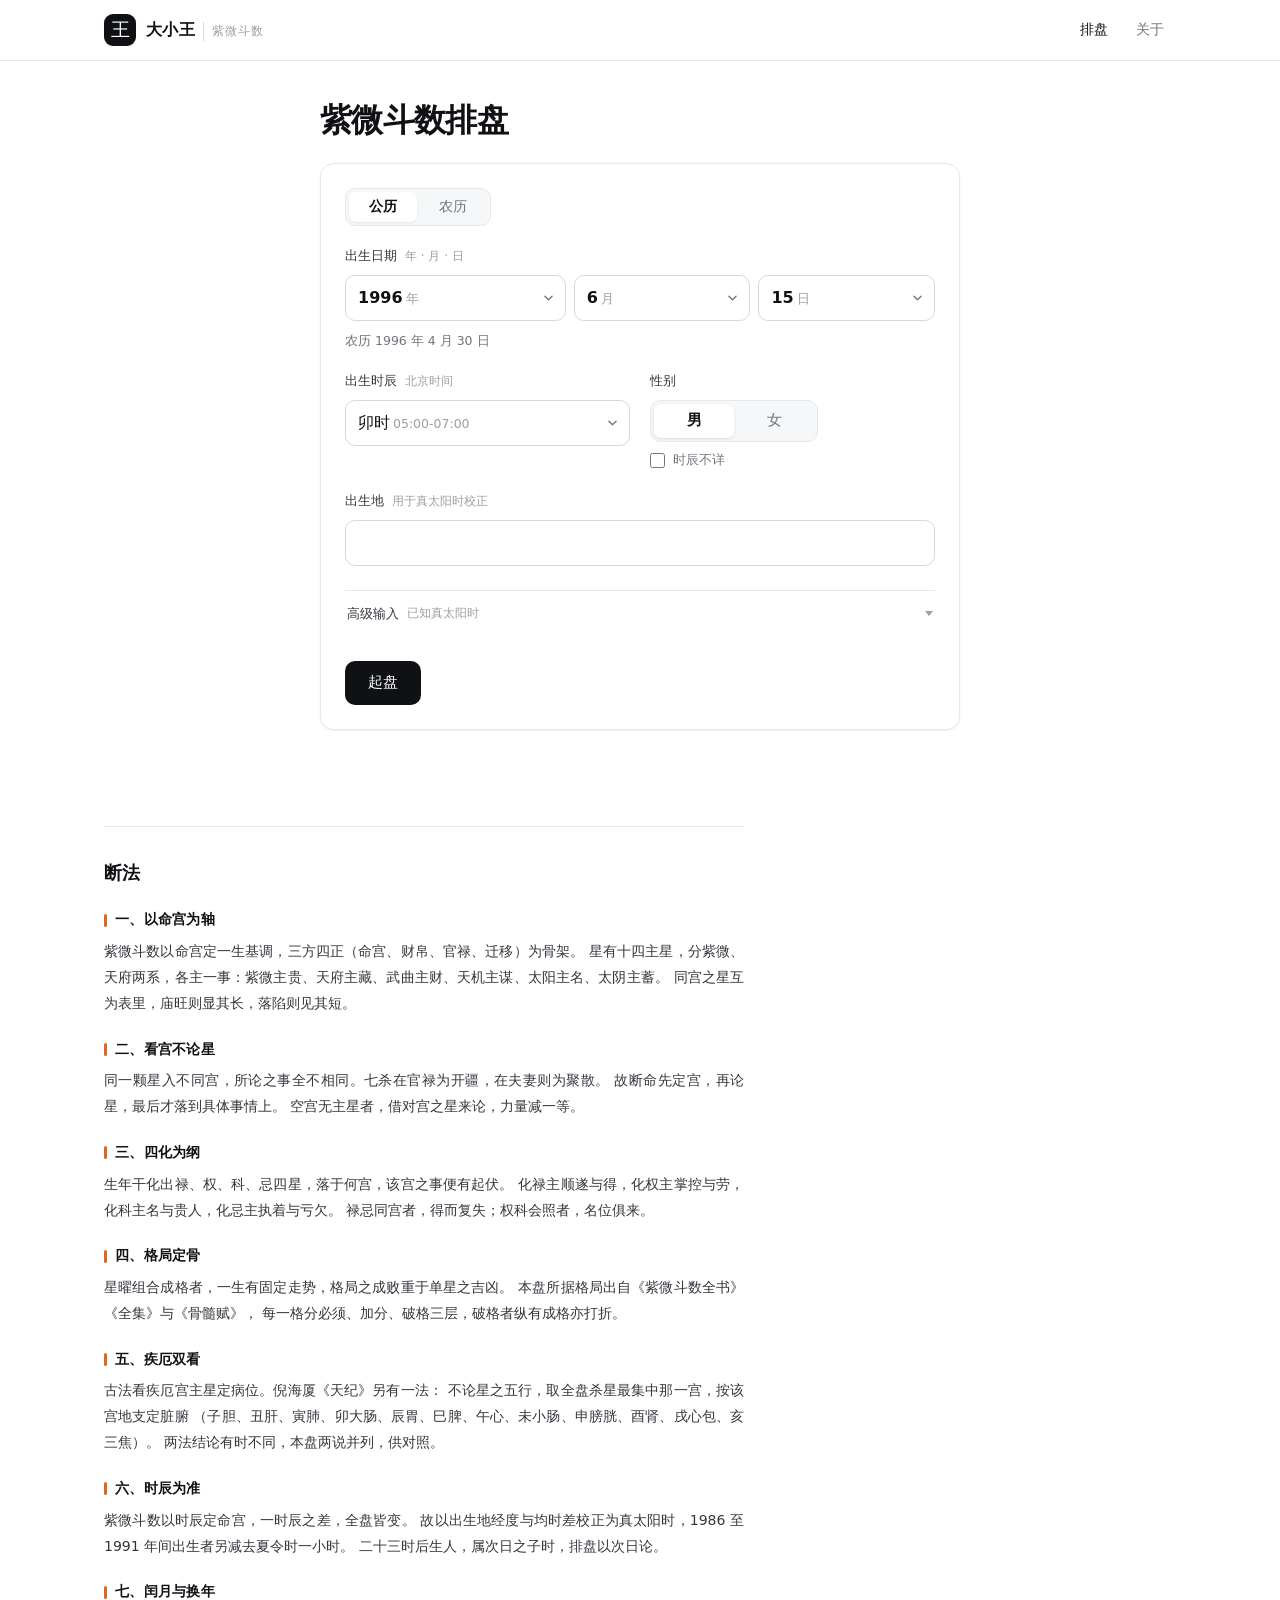
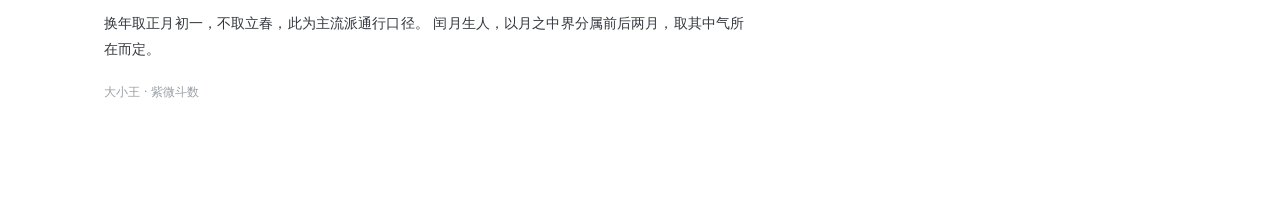
==== index.html @ b3c7e058 "更新 index.html" ====
<!DOCTYPE html>
<html lang="zh-CN">
<head>
<meta charset="utf-8">
<meta name="viewport" content="width=device-width, initial-scale=1, viewport-fit=cover">
<meta name="theme-color" content="#ffffff">
<title>大小王 · 紫微斗数排盘</title>
<meta name="description" content="紫微斗数排盘。按《紫微斗数全书》校订星曜庙旺，含真太阳时校正、生年四化、大限流年与格局断法。">
<meta property="og:type" content="website">
<meta property="og:title" content="大小王 · 紫微斗数排盘">
<meta property="og:description" content="紫微斗数排盘。按《紫微斗数全书》校订星曜庙旺，含真太阳时校正、生年四化、大限流年与格局断法。">
<meta name="twitter:card" content="summary">
<link rel="stylesheet" href="style.css?v=mvi0cwt3">
</head>
<body>

<header class="topbar">
  <div class="topbar-inner">
    <a class="brand" href="./" aria-label="大小王 紫微斗数">
      <span class="brand-mark" aria-hidden="true">王</span>
      <span class="brand-text">
        <span class="brand-name">大小王</span>
        <span class="brand-sub">紫微斗数</span>
      </span>
    </a>
    <nav class="topnav">
      <button type="button" class="nav-link is-active" data-scroll="app">排盘</button>
      <button type="button" class="nav-link" data-scroll="about">关于</button>
    </nav>
  </div>
</header>

<main id="app">

  <!-- ─── 输入区 ─── -->
  <section class="hero" id="form-section">
    <h1 class="hero-title">紫微斗数排盘</h1>

    <form class="card form-card" id="birth-form" novalidate>

      <div class="field field-wide">
        <div class="cal-switch" role="tablist" aria-label="历法">
          <button type="button" class="cal-tab is-active" data-cal="solar" role="tab" aria-selected="true">公历</button>
          <button type="button" class="cal-tab" data-cal="lunar" role="tab" aria-selected="false">农历</button>
        </div>
      </div>

      <div class="field field-wide">
        <label class="label">出生日期<span class="label-note">年 · 月 · 日</span></label>
        <div class="date-row">
          <button type="button" class="pick" id="pick-year" aria-label="选年"></button>
          <button type="button" class="pick" id="pick-month" aria-label="选月"></button>
          <button type="button" class="pick" id="pick-day" aria-label="选日"></button>
        </div>
        <p class="date-hint" id="date-hint"></p>
      </div>

      <div class="field">
        <label class="label">出生时辰<span class="label-note">北京时间</span></label>
        <button type="button" class="pick pick-wide" id="pick-hour" aria-label="选时辰"></button>

      </div>

      <div class="field">
        <span class="label">性别</span>
        <div class="slider" id="gender-slider" role="radiogroup" aria-label="性别">
          <span class="slider-thumb" aria-hidden="true"></span>
          <button type="button" class="slider-opt is-on" data-gender="male" role="radio" aria-checked="true">男</button>
          <button type="button" class="slider-opt" data-gender="female" role="radio" aria-checked="false">女</button>
        </div>
        <label class="check">
          <input type="checkbox" id="unknown-time">
          <span>时辰不详</span>
        </label>
      </div>

      <div class="field field-wide">
        <label class="label">出生地<span class="label-note">用于真太阳时校正</span></label>
        <button type="button" class="pick" id="pick-city" aria-label="选出生地"></button>
      </div>


      <div class="field field-wide">
        <button type="button" class="adv-head" id="adv-head">
          <span>高级输入</span>
          <span class="adv-sub">已知真太阳时</span>
          <span class="adv-arrow" aria-hidden="true"></span>
        </button>
        <div class="adv-box" id="adv-box" hidden>
          <label class="adv-check">
            <input type="checkbox" id="use-solar">
            <span>直接指定真太阳时</span>
          </label>
          <div class="adv-input" id="adv-input" hidden>
            <button type="button" class="pick pick-wide" id="pick-solar" aria-label="选真太阳时"></button>
          </div>
        </div>
      </div>

      <div class="form-actions">
        <button class="btn btn-primary" type="submit">起盘</button>
        <button class="btn btn-ghost" type="button" id="btn-reset" hidden>重新填写</button>
      </div>
      <p class="form-error" id="form-error" hidden></p>
    </form>
  </section>

  <!-- ─── 结果区 ─── -->
  <section class="result" id="result" hidden>

    <div class="result-head">
      <div class="result-title">
        <h2 id="chart-name">命盘</h2>
        <p class="result-meta" id="chart-meta"></p>
      </div>
      <div class="result-actions">
        <button class="btn btn-ghost btn-sm" type="button" id="btn-toggle-stars">隐藏杂曜</button>
        <button class="btn btn-ghost btn-sm" type="button" id="btn-print">导出 PDF</button>
        <button class="btn btn-ghost btn-sm" type="button" id="btn-new">改信息</button>
      </div>
    </div>

    <div class="board-wrap">
      <div class="board" id="board" aria-label="紫微斗数十二宫命盘"></div>
    </div>

    <div class="palace-detail" id="palace-detail" hidden></div>

    <div class="grid-2">
      <div class="card panel">
        <h3 class="panel-title">基本信息</h3>
        <dl class="kv" id="facts"></dl>
        <h3 class="panel-title panel-title-gap">时辰推算</h3>
        <div id="solar-trace"></div>
      </div>
      <div class="card panel">
        <h3 class="panel-title">生年四化<small id="sihua-stem"></small></h3>
        <div class="sihua-row" id="sihua-row"></div>
        <div class="sihua-detail" id="sihua-detail" hidden></div>
        <h3 class="panel-title panel-title-gap">命宫格局</h3>
        <div class="patterns" id="patterns"></div>
      </div>
    </div>

    <div class="card panel panel-wide">
      <h3 class="panel-title">大限<small>点击查看该步大限</small></h3>
      <div class="daxian-row" id="daxian-row"></div>
      <div class="daxian-detail" id="daxian-detail"></div>
    </div>

    <section class="reading" id="reading">
      <div class="reading-head">
        <h2 class="reading-title">解读</h2>
        <p class="reading-sub">按十二宫逐宫推演，每条论断下标出所依之星与宫</p>
      </div>
      <div class="reading-grid" id="reading-grid"></div>
    </section>

    <section class="reading" id="full-reading" hidden>
      <div class="reading-head">
        <h2 class="reading-title">详细解读<small class="full-tag">原始数据 · 2000–2010 出生</small></h2>
      </div>
      <div id="full-reading-body"></div>
    </section>

  </section>

  <!-- ─── 关于 ─── -->
  <section class="about" id="about">
    <h2 class="about-title">断法</h2>

    <h3 class="about-h">一、以命宫为轴</h3>
    <p class="about-text">
      紫微斗数以命宫定一生基调，三方四正（命宫、财帛、官禄、迁移）为骨架。
      星有十四主星，分紫微、天府两系，各主一事：紫微主贵、天府主藏、武曲主财、天机主谋、太阳主名、太阴主蓄。
      同宫之星互为表里，庙旺则显其长，落陷则见其短。
    </p>

    <h3 class="about-h">二、看宫不论星</h3>
    <p class="about-text">
      同一颗星入不同宫，所论之事全不相同。七杀在官禄为开疆，在夫妻则为聚散。
      故断命先定宫，再论星，最后才落到具体事情上。
      空宫无主星者，借对宫之星来论，力量减一等。
    </p>

    <h3 class="about-h">三、四化为纲</h3>
    <p class="about-text">
      生年干化出禄、权、科、忌四星，落于何宫，该宫之事便有起伏。
      化禄主顺遂与得，化权主掌控与劳，化科主名与贵人，化忌主执着与亏欠。
      禄忌同宫者，得而复失；权科会照者，名位俱来。
    </p>

    <h3 class="about-h">四、格局定骨</h3>
    <p class="about-text">
      星曜组合成格者，一生有固定走势，格局之成败重于单星之吉凶。
      本盘所据格局出自《紫微斗数全书》《全集》与《骨髓赋》，
      每一格分必须、加分、破格三层，破格者纵有成格亦打折。
    </p>

    <h3 class="about-h">五、疾厄双看</h3>
    <p class="about-text">
      古法看疾厄宫主星定病位。倪海厦《天纪》另有一法：
      不论星之五行，取全盘杀星最集中那一宫，按该宫地支定脏腑
      （子胆、丑肝、寅肺、卯大肠、辰胃、巳脾、午心、未小肠、申膀胱、酉肾、戌心包、亥三焦）。
      两法结论有时不同，本盘两说并列，供对照。
    </p>

    <h3 class="about-h">六、时辰为准</h3>
    <p class="about-text">
      紫微斗数以时辰定命宫，一时辰之差，全盘皆变。
      故以出生地经度与均时差校正为真太阳时，1986 至 1991 年间出生者另减去夏令时一小时。
      二十三时后生人，属次日之子时，排盘以次日论。
    </p>

    <h3 class="about-h">七、闰月与换年</h3>
    <p class="about-text">
      换年取正月初一，不取立春，此为主流派通行口径。
      闰月生人，以月之中界分属前后两月，取其中气所在而定。
    </p>

    <p class="about-foot">大小王 · 紫微斗数</p>
  </section>

</main>



<!-- 弹层：格局详情 -->
<div class="sheet" id="sheet" hidden>
  <div class="sheet-mask" data-close></div>
  <div class="sheet-body" role="dialog" aria-modal="true">
    <button class="sheet-close" data-close aria-label="关闭">×</button>
    <div id="sheet-content"></div>
  </div>
</div>


<!-- 滚轮选择面板 -->
<div class="wheel-sheet" id="wheel-sheet" hidden>
  <div class="wheel-mask" data-wclose></div>
  <div class="wheel-panel">
    <div class="wheel-top">
      <button type="button" class="wheel-cancel" data-wclose>取消</button>
      <span class="wheel-title" id="wheel-title">选择</span>
      <button type="button" class="wheel-ok" id="wheel-ok">确定</button>
    </div>
    <div class="wheel-body">
      <div class="wheel-band" aria-hidden="true"></div>
      <div class="wheels" id="wheels"></div>
    </div>
  </div>
</div>

<script src="app.js?v=mvi0cwt3"></script>
</body>
</html>
---- style.css ----
/* ─── 设计变量 ─────────────────────────────────────────── */
:root {
  --ink: #0f1115;
  --ink-2: #33373d;
  --muted: #71767e;
  --muted-2: #9aa0a6;
  --line: #e6e8eb;
  --line-strong: #d5d8dd;
  --bg: #ffffff;
  --soft: #f6f7f9;
  --accent: #b42318;
  --accent-soft: #fdf3f2;
  --sel: #e2661f;            /* 选中态：橙 */
  --sel-soft: #fdf5ef;
  --sel-strong: #c9540e;
  --green: #157f5b;
  --amber: #a16207;
  --blue: #1d4ed8;
  --radius: 14px;
  --radius-sm: 10px;
  --shadow: 0 1px 2px rgba(16, 24, 40, .04), 0 1px 3px rgba(16, 24, 40, .03);
  --font: -apple-system, BlinkMacSystemFont, "SF Pro Text", "Segoe UI", "PingFang SC",
          "Hiragino Sans GB", "Microsoft YaHei", system-ui, sans-serif;
}

* { box-sizing: border-box; }

html { -webkit-text-size-adjust: 100%; }

body {
  margin: 0;
  background: var(--bg);
  color: var(--ink);
  font-family: var(--font);
  font-size: 15px;
  line-height: 1.6;
  -webkit-font-smoothing: antialiased;
}

a { color: inherit; text-decoration: none; }
a:hover { text-decoration: underline; }
button { font-family: inherit; }

/* ─── 顶栏 ────────────────────────────────────────────── */
.topbar {
  position: sticky;
  top: 0;
  z-index: 20;
  background: rgba(255, 255, 255, .82);
  backdrop-filter: saturate(180%) blur(16px);
  -webkit-backdrop-filter: saturate(180%) blur(16px);
  border-bottom: 1px solid var(--line);
}
.topbar-inner {
  max-width: 1120px;
  margin: 0 auto;
  padding: 0 24px;
  height: 60px;
  display: flex;
  align-items: center;
  justify-content: space-between;
  gap: 16px;
}

.brand { display: flex; align-items: center; gap: 10px; }
.brand:hover { text-decoration: none; }

.brand-mark {
  width: 32px;
  height: 32px;
  border-radius: 9px;
  background: var(--ink);
  color: #fff;
  font-family: "Songti SC", "STSong", "Noto Serif CJK SC", serif;
  font-size: 19px;
  line-height: 32px;
  text-align: center;
  letter-spacing: 0;
  flex: none;
  user-select: none;
}

.brand-text { display: flex; align-items: baseline; gap: 8px; }
.brand-name {
  font-size: 16px;
  font-weight: 650;
  letter-spacing: .02em;
}
.brand-sub {
  font-size: 12px;
  color: var(--muted-2);
  letter-spacing: .08em;
  padding-left: 8px;
  border-left: 1px solid var(--line-strong);
}

.topnav { display: flex; gap: 4px; }
.nav-link {
  appearance: none;
  border: 0;
  background: transparent;
  color: var(--muted);
  font-size: 14px;
  padding: 7px 12px;
  border-radius: 8px;
  cursor: pointer;
  transition: color .15s, background .15s;
}
.nav-link:hover { color: var(--ink); background: var(--soft); }
.nav-link.is-active { color: var(--ink); font-weight: 550; }

/* ─── 主体 ────────────────────────────────────────────── */
main { max-width: 1120px; margin: 0 auto; padding: 0 24px 96px; }

#form-section, #reading, #about { scroll-margin-top: 76px; }

.hero { padding: 64px 0 40px; max-width: 640px; margin: 0 auto; }
.hero-title {
  font-size: 40px;
  line-height: 1.2;
  font-weight: 680;
  letter-spacing: -.02em;
  margin: 0 0 12px;
}
.hero-sub {
  margin: 0 0 32px;
  color: var(--muted);
  font-size: 15.5px;
  line-height: 1.7;
}

.card {
  background: #fff;
  border: 1px solid var(--line);
  border-radius: var(--radius);
  box-shadow: var(--shadow);
}

/* ─── 表单 ────────────────────────────────────────────── */
.form-card {
  padding: 24px;
  display: grid;
  grid-template-columns: 1fr 1fr;
  gap: 20px 20px;
}
.field { display: flex; flex-direction: column; gap: 8px; }
.field-wide { grid-column: 1 / -1; }

.label {
  font-size: 13px;
  font-weight: 550;
  color: var(--ink-2);
  display: flex;
  align-items: baseline;
  gap: 8px;
}
.label-note { font-weight: 400; color: var(--muted-2); font-size: 12px; }

.input {
  appearance: none;
  width: 100%;
  height: 42px;
  padding: 0 12px;
  border: 1px solid var(--line-strong);
  border-radius: var(--radius-sm);
  background: #fff;
  color: var(--ink);
  font-size: 15px;
  font-family: inherit;
  transition: border-color .15s, box-shadow .15s;
}
.input:focus {
  outline: none;
  border-color: var(--ink);
  box-shadow: 0 0 0 3px rgba(15, 17, 21, .08);
}
.select {
  cursor: pointer;
  background-image: url("data:image/svg+xml,%3Csvg xmlns='http://www.w3.org/2000/svg' width='10' height='6' viewBox='0 0 10 6'%3E%3Cpath d='M1 1l4 4 4-4' stroke='%2371767e' stroke-width='1.5' fill='none' stroke-linecap='round' stroke-linejoin='round'/%3E%3C/svg%3E");
  background-repeat: no-repeat;
  background-position: right 14px center;
  padding-right: 34px;
}
.select-row { display: grid; grid-template-columns: 1fr 1fr; gap: 12px; }

.check {
  display: flex;
  align-items: flex-start;
  gap: 8px;
  font-size: 13px;
  color: var(--muted);
  cursor: pointer;
  user-select: none;
}
.check input { margin: 3px 0 0; accent-color: var(--ink); width: 15px; height: 15px; }
.check em { font-style: normal; color: var(--muted-2); font-size: 12px; }

.segmented {
  display: inline-flex;
  padding: 3px;
  gap: 2px;
  background: var(--soft);
  border-radius: 10px;
  border: 1px solid var(--line);
  align-self: flex-start;
}
.seg {
  appearance: none;
  border: 0;
  background: transparent;
  color: var(--muted);
  font-size: 14px;
  padding: 6px 24px;
  border-radius: 7px;
  cursor: pointer;
  transition: all .15s;
}
.seg.is-active {
  background: #fff;
  color: var(--ink);
  font-weight: 550;
  box-shadow: 0 1px 2px rgba(16, 24, 40, .08);
}

.form-actions {
  grid-column: 1 / -1;
  display: flex;
  gap: 10px;
  margin-top: 4px;
}

.btn {
  appearance: none;
  border: 1px solid transparent;
  border-radius: var(--radius-sm);
  font-size: 15px;
  font-weight: 550;
  padding: 0 22px;
  height: 44px;
  cursor: pointer;
  transition: background .15s, border-color .15s, transform .06s;
}
.btn:active { transform: translateY(1px); }
.btn-primary { background: var(--ink); color: #fff; }
.btn-primary:hover { background: #262b33; }
.btn-ghost {
  background: #fff;
  border-color: var(--line-strong);
  color: var(--ink-2);
}
.btn-ghost:hover { background: var(--soft); border-color: var(--muted-2); }
.btn-sm { height: 34px; padding: 0 14px; font-size: 13.5px; font-weight: 500; }

.form-error {
  grid-column: 1 / -1;
  margin: 0;
  padding: 10px 12px;
  font-size: 13.5px;
  color: var(--accent);
  background: var(--accent-soft);
  border-radius: var(--radius-sm);
}

/* ─── 结果头 ──────────────────────────────────────────── */
.result { padding-top: 8px; }
.result-head {
  display: flex;
  align-items: flex-end;
  justify-content: space-between;
  gap: 16px;
  flex-wrap: wrap;
  margin-bottom: 20px;
}
.result-title h2 {
  margin: 0 0 4px;
  font-size: 22px;
  font-weight: 650;
  letter-spacing: -.01em;
}
.result-meta {
  margin: 0;
  color: var(--muted);
  font-size: 13.5px;
  font-variant-numeric: tabular-nums;
}
.result-actions { display: flex; gap: 8px; flex-wrap: wrap; }

/* ─── 命盘 ────────────────────────────────────────────── */
.board-wrap { overflow-x: auto; -webkit-overflow-scrolling: touch; }

.board {
  display: grid;
  grid-template-columns: repeat(4, minmax(0, 1fr));
  grid-template-rows: repeat(4, minmax(136px, auto));
  gap: 8px;
}

.palace {
  border: 1px solid var(--line);
  border-radius: var(--radius-sm);
  padding: 10px 11px;
  display: flex;
  flex-direction: column;
  gap: 6px;
  background: #fff;
  min-height: 0;
  transition: border-color .15s, box-shadow .15s, background .15s;
  cursor: default;
}
.palace:hover { border-color: var(--line-strong); box-shadow: var(--shadow); }

.palace-head {
  display: flex;
  align-items: baseline;
  justify-content: space-between;
  gap: 6px;
}
.palace-name {
  font-size: 13px;
  font-weight: 600;
  color: var(--ink);
  letter-spacing: .02em;
}
.palace-gz {
  font-size: 11.5px;
  color: var(--muted-2);
  font-variant-numeric: tabular-nums;
}
.palace-tag {
  font-size: 10px;
  color: var(--accent);
  border: 1px solid currentColor;
  border-radius: 4px;
  padding: 0 3px;
  line-height: 1.5;
  margin-left: 4px;
  vertical-align: 1px;
}

.stars-major { display: flex; flex-wrap: wrap; gap: 4px 10px; }
.star-major {
  display: inline-flex;
  align-items: baseline;
  gap: 2px;
  font-size: 15px;
  font-weight: 600;
  letter-spacing: .01em;
}
.star-bright {
  font-size: 10.5px;
  font-weight: 500;
  color: var(--muted-2);
  margin-left: 1px;
}

.stars-other {
  display: flex;
  flex-wrap: wrap;
  gap: 2px 7px;
  font-size: 11.5px;
  color: var(--muted);
  line-height: 1.5;
}
.star-sha { color: #b0897f; }
.star-lucky { color: #6f8f7e; }

.palace-foot {
  margin-top: auto;
  display: flex;
  align-items: baseline;
  justify-content: space-between;
  gap: 6px;
  font-size: 11px;
  color: var(--muted-2);
  font-variant-numeric: tabular-nums;
}
.palace-empty { font-size: 11.5px; color: var(--muted-2); }

/* 四化印章 */
.sihua {
  display: inline-block;
  width: 14px;
  height: 14px;
  line-height: 14px;
  text-align: center;
  border-radius: 3px;
  font-size: 10px;
  font-weight: 700;
  margin-left: 2px;
  vertical-align: 1px;
  color: #fff;
}
.sihua-禄 { background: var(--green); }
.sihua-权 { background: var(--amber); }
.sihua-科 { background: var(--blue); }
.sihua-忌 { background: var(--accent); }

/* 命宫 / 身宫 / 当前大限 */
.palace.is-ming { border-color: var(--ink); box-shadow: inset 0 0 0 .5px var(--ink); }
.palace.is-shen .palace-name::after {
  content: "身";
  font-size: 9.5px;
  color: var(--accent);
  border: 1px solid currentColor;
  border-radius: 3px;
  padding: 0 2px;
  margin-left: 4px;
  vertical-align: 1px;
}
.palace.is-current { background: var(--soft); }
.palace.is-selected { border-color: var(--ink); box-shadow: 0 0 0 3px rgba(15, 17, 21, .07); }
.palace.is-current:not(.is-ming) { border-color: var(--line-strong); }

/* 中宫 */
.board-center {
  grid-column: 2 / 4;
  grid-row: 2 / 4;
  border-radius: var(--radius-sm);
  background: var(--soft);
  padding: 18px 20px;
  display: flex;
  flex-direction: column;
  justify-content: center;
  gap: 14px;
}
.center-top { text-align: center; }
.center-label { font-size: 11.5px; color: var(--muted-2); letter-spacing: .18em; }
.center-title {
  font-size: 19px;
  font-weight: 650;
  margin: 4px 0 2px;
  letter-spacing: .04em;
}
.center-sub {
  font-size: 12.5px;
  color: var(--muted);
  font-variant-numeric: tabular-nums;
}
.center-grid {
  display: grid;
  grid-template-columns: repeat(2, 1fr);
  gap: 8px 16px;
  padding-top: 12px;
  border-top: 1px solid var(--line-strong);
}
.center-item { display: flex; flex-direction: column; gap: 1px; }
.center-item-wide { grid-column: 1 / -1; }
.center-item-wide dd { letter-spacing: .06em; }
.center-item dt { font-size: 11px; color: var(--muted-2); }
.center-item dd { margin: 0; font-size: 13.5px; font-weight: 550; }

/* ─── 面板 ────────────────────────────────────────────── */
.grid-2 {
  display: grid;
  grid-template-columns: 1fr 1fr;
  gap: 16px;
  margin-top: 16px;
  align-items: start;
}
.panel { padding: 20px 22px; }
.panel-wide { margin-top: 16px; }
.panel-title {
  margin: 0 0 14px;
  font-size: 13px;
  font-weight: 600;
  color: var(--ink-2);
  letter-spacing: .02em;
  display: flex;
  align-items: baseline;
  gap: 8px;
}
.panel-title small {
  font-weight: 400;
  color: var(--muted-2);
  font-size: 11.5px;
  letter-spacing: 0;
}
.panel-title-gap { margin-top: 22px; }

.kv {
  margin: 0;
  display: grid;
  grid-template-columns: auto 1fr;
  gap: 9px 18px;
  font-size: 13.5px;
}
.kv dt { color: var(--muted); }
.kv dd { margin: 0; color: var(--ink); font-variant-numeric: tabular-nums; }

.sihua-row { display: grid; grid-template-columns: repeat(2, 1fr); gap: 8px; }.sihua-item {
  display: flex;
  align-items: center;
  gap: 8px;
  padding: 8px 10px;
  border: 1px solid var(--line);
  border-radius: 8px;
  font-size: 13px;
}
.sihua-item .sihua { margin: 0; flex: none; }
.sihua-item span:last-child { color: var(--ink-2); }

.patterns { display: flex; flex-wrap: wrap; gap: 7px; }
.pattern-chip {
  font-size: 12.5px;
  padding: 4px 9px;
  border-radius: 999px;
  border: 1px solid var(--line-strong);
  color: var(--ink-2);
  background: #fff;
  white-space: nowrap;
}
.pattern-chip.lv-excellent { border-color: #c8b48a; color: #7a5c22; background: #fdfaf3; }
.pattern-chip.lv-caution { border-color: #e0c4bf; color: #8a3a30; background: #fdf5f4; }
.pattern-empty { font-size: 13px; color: var(--muted-2); }

/* ─── 时辰推算 ────────────────────────────────────────── */
.trace-flow {
  display: flex;
  flex-wrap: wrap;
  align-items: stretch;
  gap: 6px;
}
.trace-node {
  display: flex;
  flex-direction: column;
  gap: 1px;
  padding: 6px 9px;
  border: 1px solid var(--line);
  border-radius: 8px;
  background: #fff;
  min-width: 0;
  position: relative;
}
.trace-node + .trace-node::before {
  content: "";
  position: absolute;
  left: -7px;
  top: 50%;
  width: 6px;
  height: 1px;
  background: var(--line-strong);
}
.trace-val {
  font-size: 12.5px;
  font-weight: 600;
  font-variant-numeric: tabular-nums;
  white-space: nowrap;
}
.trace-key { font-size: 10px; color: var(--muted-2); white-space: nowrap; }
.trace-node.is-final { background: var(--ink); border-color: var(--ink); }
.trace-node.is-final .trace-val { color: #fff; }
.trace-node.is-final .trace-key { color: rgba(255, 255, 255, .6); }

.trace-result {
  margin: 10px 0 0;
  font-size: 13px;
  color: var(--muted);
}
.trace-result strong { color: var(--ink); font-weight: 600; }

/* ─── 大限 ────────────────────────────────────────────── */
.daxian-row {
  display: grid;
  grid-template-columns: repeat(12, 1fr);
  gap: 6px;
}
.dx {
  appearance: none;
  border: 1px solid var(--line);
  background: #fff;
  border-radius: 8px;
  padding: 8px 4px;
  cursor: pointer;
  text-align: center;
  transition: all .15s;
  min-width: 0;
}
.dx:hover { border-color: var(--muted-2); background: var(--soft); }
.dx-age {
  display: block;
  font-size: 12.5px;
  font-weight: 600;
  font-variant-numeric: tabular-nums;
  color: var(--ink);
  white-space: nowrap;
}
.dx-palace { display: block; font-size: 10.5px; color: var(--muted-2); white-space: nowrap; }
.dx.is-now { border-color: var(--ink); background: var(--ink); }
.dx.is-now .dx-age, .dx.is-now .dx-palace { color: #fff; }
.dx.is-now .dx-palace { opacity: .7; }

.daxian-detail {
  margin-top: 14px;
  padding-top: 14px;
  border-top: 1px solid var(--line);
  font-size: 13.5px;
  color: var(--muted);
  min-height: 22px;
}
.daxian-detail strong { color: var(--ink); font-weight: 600; }
.daxian-detail .sihua { margin: 0 2px; }



/* ─── 关于 ────────────────────────────────────────────── */
.about {
  margin-top: 64px;
  padding-top: 32px;
  border-top: 1px solid var(--line);
  max-width: 640px;
}
.about-title {
  font-size: 18px;
  font-weight: 650;
  margin: 0 0 20px;
  letter-spacing: -.01em;
}
.about-h {
  font-size: 13.5px;
  font-weight: 650;
  color: var(--ink);
  margin: 22px 0 8px;
  letter-spacing: .02em;
  display: flex;
  align-items: center;
  gap: 8px;
}
.about-h::before {
  content: "";
  width: 3px;
  height: 13px;
  border-radius: 2px;
  background: var(--sel);
  flex: none;
}
.about-text { font-size: 14px; color: var(--ink-2); line-height: 1.85; margin: 0 0 10px; text-align: justify; }
.about-text a { color: var(--ink-2); text-decoration: underline; text-underline-offset: 2px; text-decoration-color: var(--line-strong); }
.about-text a:hover { text-decoration-color: var(--ink); }
.about-foot { font-size: 12px; color: var(--muted-2); margin: 20px 0 0; }

/* ─── 响应式 ──────────────────────────────────────────── */
@media (max-width: 860px) {
  main { padding: 0 16px 72px; }
  .topbar-inner { padding: 0 16px; }
  .hero { padding: 40px 0 28px; }
  .hero-title { font-size: 30px; }
  .hero-sub { font-size: 14.5px; margin-bottom: 24px; }
  .form-card { grid-template-columns: 1fr; padding: 20px; gap: 18px; }
  .field-wide { grid-column: 1; }
  .form-actions { grid-column: 1; }
  .form-error { grid-column: 1; }
  .grid-2 { grid-template-columns: 1fr; }
  .panel { padding: 18px; }
  .result-head { align-items: flex-start; }
  .daxian-row { grid-template-columns: repeat(6, 1fr); }

  /* 命盘在窄屏整体缩小，保持 4×4 完整可见 */
  .board { gap: 4px; grid-template-rows: repeat(4, minmax(84px, auto)); }
  .palace { padding: 6px 6px; gap: 3px; border-radius: 8px; }
  .palace-head { gap: 2px; }
  .palace-name { font-size: 11.5px; }
  .palace-gz { font-size: 9.5px; }
  .palace-tag { display: none; }
  .star-major { font-size: 12.5px; gap: 0 2px; }
  .star-bright { font-size: 9px; }
  .stars-major { gap: 2px 4px; }
  .stars-other { font-size: 9.5px; gap: 1px 4px; line-height: 1.4; }
  .palace-foot { font-size: 9.5px; }
  .palace-empty { font-size: 10px; }
  .sihua { width: 12px; height: 12px; line-height: 12px; font-size: 9px; }
  .board-center { padding: 10px 8px; gap: 8px; border-radius: 8px; }
  .center-label { font-size: 9.5px; letter-spacing: .1em; }
  .center-title { font-size: 15px; margin: 2px 0 0; }
  .center-sub { font-size: 10px; }
  .center-grid { grid-template-columns: 1fr 1fr; gap: 5px 6px; padding-top: 8px; }
  .center-item dt { font-size: 9.5px; }
  .center-item dd { font-size: 11px; }
}

@media (max-width: 520px) {
  .brand-sub { display: none; }
  .seg { padding: 6px 20px; }
  .result-actions { width: 100%; }
  .result-actions .btn { flex: 1; }
  .daxian-row { grid-template-columns: repeat(4, 1fr); }
}

/* ─── 打印 / 导出 PDF ─────────────────────────────────── */
/* ─── 解读 ────────────────────────────────────────────── */
.reading { margin-top: 40px; }

.reading-head { margin-bottom: 16px; }
.reading-title {
  font-size: 18px;
  font-weight: 650;
  margin: 0 0 4px;
  letter-spacing: -.01em;
}
.reading-sub { margin: 0; font-size: 13px; color: var(--muted); }

.reading-grid {
  display: grid;
  grid-template-columns: 1fr 1fr;
  gap: 14px;
  align-items: start;
}

.read-card {
  border: 1px solid var(--line);
  border-radius: var(--radius);
  background: #fff;
  padding: 20px 22px;
}
.read-card-wide { grid-column: 1 / -1; }

.read-head {
  display: flex;
  align-items: baseline;
  gap: 10px;
  flex-wrap: wrap;
  margin-bottom: 10px;
  padding-bottom: 10px;
  border-bottom: 1px solid var(--line);
}
.read-title {
  margin: 0;
  font-size: 15px;
  font-weight: 650;
  letter-spacing: .01em;
}
.read-tag {
  font-size: 12px;
  color: var(--muted);
  background: var(--soft);
  border-radius: 5px;
  padding: 2px 7px;
}

.read-over {
  margin: 0 0 12px;
  font-size: 14px;
  line-height: 1.85;
  color: var(--ink-2);
  text-align: justify;
}

.read-list {
  margin: 0 0 12px;
  padding: 0;
  list-style: none;
  display: flex;
  flex-direction: column;
  gap: 8px;
}
.read-list li {
  position: relative;
  padding-left: 14px;
  font-size: 13.5px;
  line-height: 1.8;
  color: var(--ink-2);
}
.read-list li::before {
  content: "";
  position: absolute;
  left: 2px;
  top: .72em;
  width: 4px;
  height: 4px;
  border-radius: 50%;
  background: var(--line-strong);
}

.read-advice {
  display: flex;
  gap: 10px;
  padding: 10px 12px;
  background: var(--soft);
  border-radius: 8px;
  margin-bottom: 10px;
}
.read-advice-label {
  flex: none;
  font-size: 11.5px;
  font-weight: 650;
  color: var(--accent);
  letter-spacing: .06em;
  padding-top: 2px;
}
.read-advice p {
  margin: 0;
  font-size: 13.5px;
  line-height: 1.8;
  color: var(--ink-2);
}

.read-basis {
  margin: 0;
  font-size: 11.5px;
  color: var(--muted-2);
  line-height: 1.6;
  padding-top: 8px;
  border-top: 1px dashed var(--line);
  font-variant-numeric: tabular-nums;
}

.read-error { color: var(--accent); font-size: 13.5px; }

@media (max-width: 860px) {
  .reading-grid { grid-template-columns: 1fr; }
  .read-card { padding: 16px 18px; }
  .read-over { font-size: 13.5px; }
  .read-list li { font-size: 13px; }
}


@media print {
  /* 纵向 A4：与你实测导出的效果一致 */
  @page { size: A4 portrait; margin: 12mm 10mm; }

  .topbar, .hero, .about, .result-actions, #daxian-detail,
  .palace-detail, .sheet, .sihua-detail, .wheel-sheet { display: none !important; }

  html, body { background: #fff !important; }
  body { font-size: 10.5pt; -webkit-print-color-adjust: exact; print-color-adjust: exact; }
  main { max-width: none; padding: 0; margin: 0; }
  .result { padding: 0; }

  .result-head { margin-bottom: 8px; }
  .result-title h2 { font-size: 15pt; }
  .result-meta { font-size: 9pt; }

  /* 命盘：四列铺满，行高交给内容 */
  .board-wrap { overflow: visible; }
  .board {
    min-width: 0;
    gap: 4px;
    grid-template-columns: repeat(4, 1fr);
    grid-template-rows: repeat(4, auto);
  }
  .palace { padding: 6px 7px; border-radius: 5px; break-inside: avoid; box-shadow: none; }
  .palace-name { font-size: 9pt; }
  .palace-gz { font-size: 7.5pt; }
  .star-major { font-size: 10pt; }
  .star-bright { font-size: 7pt; }
  .stars-other { font-size: 7pt; line-height: 1.35; }
  .palace-foot { font-size: 7pt; }
  .board-center { padding: 8px; }
  .center-title { font-size: 13pt; }
  .center-label, .center-sub { font-size: 8pt; }
  .center-item dt { font-size: 7.5pt; }
  .center-item dd { font-size: 9pt; }

  .palace.is-ming { border-color: #000; box-shadow: inset 0 0 0 .5px #000; }
  .palace.is-current { background: transparent; }

  .sihua { -webkit-print-color-adjust: exact; print-color-adjust: exact; }

  /* 信息面板 */
  .grid-2 { grid-template-columns: 1fr 1fr; gap: 8px; margin-top: 8px; }
  .panel { padding: 10px 12px; box-shadow: none; break-inside: avoid; }
  .panel-wide { margin-top: 8px; }
  .panel-title { font-size: 9pt; }
  .kv { font-size: 9pt; }

  /* 大限 */
  .dx { padding: 4px 2px; }
  .dx-age { font-size: 8.5pt; }
  .dx-palace { font-size: 7pt; }
  .dx.is-now { background: #fff !important; border-color: #000; }
  .dx.is-now .dx-age, .dx.is-now .dx-palace { color: #000 !important; }
  .daxian-row .dx.is-selected { box-shadow: none; }
  .daxian-row .dx.is-selected::after { display: none; }
}

@media print {
  .reading { margin-top: 0; break-before: page; }
  .reading-title { font-size: 13pt; margin-bottom: 8px; }
  .reading-grid { grid-template-columns: 1fr 1fr; gap: 9px; }
  .read-card { padding: 9px 11px; break-inside: avoid; box-shadow: none; }
  .read-card-wide { grid-column: 1 / -1; }
  .read-head { padding-bottom: 6px; margin-bottom: 7px; }
  .read-title { font-size: 10pt; }
  .read-tag { font-size: 7.5pt; }
  .read-over { font-size: 8.5pt; line-height: 1.65; margin-bottom: 6px; }
  .read-list { gap: 3px; margin-bottom: 6px; }
  .read-list li { font-size: 8pt; line-height: 1.6; padding-left: 10px; }
  .read-advice { padding: 6px 8px; margin-bottom: 6px; background: #f4f5f6 !important; }
  .read-advice-label { font-size: 7.5pt; }
  .read-advice p { font-size: 8pt; line-height: 1.6; }
  .read-basis { font-size: 7pt; padding-top: 4px; }
}

/* ═══════════ 交互反馈 ═══════════ */

/* 宫殿可点击 */
.palace {
  cursor: pointer;
  -webkit-tap-highlight-color: transparent;
}
.palace:focus-visible {
  outline: 2px solid var(--ink);
  outline-offset: 2px;
}

/* 选中的宫（点开详情） */
.palace.is-open {
  border-color: var(--sel);
  box-shadow: inset 0 0 0 1px var(--sel);
}

/* 四化高亮：命中该星的宫 */
.palace.is-starred {
  border-color: var(--sel);
  box-shadow: inset 0 0 0 1px var(--sel);
  background: var(--sel-soft);
}

/* 大限选中按钮 */
/* 选中大限：不加边框、不加底色、不加阴影，只让文字变橙 */
.daxian-row .dx { position: relative; }

.daxian-row .dx.is-selected .dx-age { color: var(--sel-strong); }
.daxian-row .dx.is-selected .dx-palace { color: var(--sel); }

/* 选中项底部一条细橙线作标识（不占布局） */
.daxian-row .dx.is-selected::after {
  content: "";
  position: absolute;
  left: 50%;
  bottom: 5px;
  width: 14px;
  height: 2px;
  margin-left: -7px;
  border-radius: 1px;
  background: var(--sel);
}

/* 当前大限保持纯黑块，选中它时不叠加任何橙色 */
.daxian-row .dx.is-now.is-selected {
  background: var(--ink) !important;
  box-shadow: none;
}
.daxian-row .dx.is-now.is-selected .dx-age { color: #fff; }
.daxian-row .dx.is-now.is-selected .dx-palace { color: rgba(255,255,255,.7); }
.daxian-row .dx.is-now.is-selected::after { background: rgba(255,255,255,.55); }
.daxian-row .dx.is-now.is-selected .dx-age { color: #fff; }
.daxian-row .dx.is-now.is-selected .dx-palace { color: rgba(255,255,255,.7); }
.dx { -webkit-tap-highlight-color: transparent; }

/* ─── 宫位详情面板 ─── */
.palace-detail {
  margin-top: 12px;
  border: 1px solid var(--line);
  border-radius: var(--radius);
  background: #fff;
  box-shadow: var(--shadow);
  padding: 16px 18px;
}

.pd-head {
  display: flex;
  align-items: center;
  justify-content: space-between;
  gap: 12px;
  padding-bottom: 10px;
  border-bottom: 1px solid var(--line);
  margin-bottom: 12px;
}
.pd-title { display: flex; align-items: baseline; gap: 8px; flex-wrap: wrap; }
.pd-title strong { font-size: 16px; font-weight: 650; letter-spacing: .01em; }
.pd-gz {
  font-size: 12px;
  color: var(--muted-2);
  font-variant-numeric: tabular-nums;
}
.pd-badge {
  font-size: 10.5px;
  color: var(--accent);
  border: 1px solid currentColor;
  border-radius: 4px;
  padding: 0 4px;
  line-height: 1.6;
}
.pd-head-right { display: flex; align-items: center; gap: 10px; flex: none; }
.pd-dx { font-size: 12px; color: var(--muted-2); font-variant-numeric: tabular-nums; }
.pd-close {
  appearance: none;
  border: 0;
  background: transparent;
  color: var(--muted-2);
  font-size: 20px;
  line-height: 1;
  width: 28px;
  height: 28px;
  border-radius: 6px;
  cursor: pointer;
}
.pd-close:hover { background: var(--soft); color: var(--ink); }

.pd-row {
  display: flex;
  gap: 12px;
  padding: 7px 0;
  align-items: flex-start;
}
.pd-row + .pd-row { border-top: 1px dashed var(--line); }
.pd-label {
  flex: none;
  width: 34px;
  font-size: 12px;
  color: var(--muted-2);
  padding-top: 2px;
}
.pd-val { font-size: 13.5px; line-height: 1.8; color: var(--ink-2); }

.pd-star {
  font-size: 14.5px;
  font-weight: 600;
  color: var(--ink);
  margin-right: 4px;
}
.pd-star em {
  font-style: normal;
  font-weight: 500;
  font-size: 11px;
  color: var(--muted-2);
  margin-left: 2px;
}
.pd-star-tag {
  display: inline-block;
  font-size: 11.5px;
  color: var(--muted);
  margin-right: 12px;
}
.pd-empty { color: var(--muted-2); font-size: 13px; }

.pd-names { display: inline-flex; flex-wrap: wrap; gap: 2px 10px; }
.pd-names.is-lucky { color: #567e69; }
.pd-names.is-sha { color: #a8685c; }
.pd-names.is-misc { color: var(--muted); }

.pd-foot { margin-top: 12px; padding-top: 10px; border-top: 1px solid var(--line); }
.pd-jump {
  appearance: none;
  border: 1px solid var(--line-strong);
  background: #fff;
  color: var(--ink-2);
  font-size: 13px;
  padding: 7px 14px;
  border-radius: 8px;
  cursor: pointer;
  /* 固定宽度，避免「在本页看X解读」↔「收起解读」时按钮自身跳动 */
  min-width: 128px;
  text-align: center;
  /* 去掉 iOS 触摸高亮与颜色过渡，避免点击瞬间闪一下 */
  -webkit-tap-highlight-color: transparent;
  transition: none;
}

/* 仅在真有鼠标的设备上给 hover，iOS 上 tap 会粘住 hover 形成灰底黑影 */
@media (hover: hover) and (pointer: fine) {
  .pd-jump:hover { border-color: var(--muted-2); color: var(--ink); }
}

/* ─── 四化按钮 ─── */
.sihua-item {
  appearance: none;
  width: 100%;
  cursor: pointer;
  background: #fff;
  text-align: left;
  transition: all .15s;
  -webkit-tap-highlight-color: transparent;
}
.sihua-item:hover { border-color: var(--line-strong); background: var(--soft); }
.sihua-item.is-on {
  border-color: var(--sel);
  background: var(--sel-soft);
  box-shadow: inset 0 0 0 1px var(--sel);
}
.sihua-star { flex: 1; }
.sihua-where {
  font-size: 11.5px;
  color: var(--muted-2);
  flex: none;
}
.sihua-item.is-on .sihua-where { color: var(--sel-strong); }

/* ─── 格局按钮 ─── */
.pattern-chip {
  appearance: none;
  cursor: pointer;
  transition: all .15s;
  font-family: inherit;
  -webkit-tap-highlight-color: transparent;
}
.pattern-chip:hover {
  border-color: var(--ink-2);
  color: var(--ink);
  background: var(--soft);
}
.pattern-chip.lv-excellent:hover { background: #faf4e8; border-color: #b89a5e; }
.pattern-chip::after {
  content: "";
  display: inline-block;
  width: 4px;
  height: 4px;
  border-radius: 50%;
  background: currentColor;
  opacity: .3;
  margin-left: 6px;
  vertical-align: 3px;
}

/* ─── 弹层 ─── */
.sheet {
  position: fixed;
  inset: 0;
  z-index: 100;
  display: flex;
  align-items: center;
  justify-content: center;
  padding: 20px;
}
.sheet[hidden] { display: none; }
.sheet-mask {
  position: absolute;
  inset: 0;
  background: rgba(15, 17, 21, .38);
  backdrop-filter: blur(2px);
  -webkit-backdrop-filter: blur(2px);
}

.sheet-body {
  position: relative;
  background: #fff;
  border-radius: 16px;
  width: 100%;
  max-width: 520px;
  max-height: 82vh;
  overflow-y: auto;
  padding: 26px 26px 24px;
  box-shadow: 0 20px 60px rgba(15, 17, 21, .22);
}

.sheet-close {
  position: absolute;
  top: 14px;
  right: 14px;
  appearance: none;
  border: 0;
  background: transparent;
  color: var(--muted-2);
  font-size: 22px;
  line-height: 1;
  width: 30px;
  height: 30px;
  border-radius: 8px;
  cursor: pointer;
}
.sheet-close:hover { background: var(--soft); color: var(--ink); }

.pf-head { display: flex; align-items: center; gap: 10px; margin-bottom: 6px; padding-right: 34px; }
.pf-name { margin: 0; font-size: 20px; font-weight: 680; letter-spacing: -.01em; }
.pf-level {
  font-size: 11.5px;
  padding: 2px 8px;
  border-radius: 5px;
  border: 1px solid var(--line-strong);
  color: var(--muted);
  flex: none;
}
.pf-level.lv-excellent { border-color: #c8b48a; color: #7a5c22; background: #fdfaf3; }
.pf-level.lv-good { border-color: #a8c4b4; color: #3f6b55; background: #f4faf6; }
.pf-level.lv-neutral { border-color: var(--line-strong); color: var(--muted); }
.pf-level.lv-caution { border-color: #e0c4bf; color: #8a3a30; background: #fdf5f4; }

.pf-where { margin: 0 0 14px; font-size: 12.5px; color: var(--muted-2); }
.pf-desc {
  margin: 0 0 18px;
  font-size: 14.5px;
  line-height: 1.85;
  color: var(--ink-2);
  text-align: justify;
}

.pf-row { display: flex; gap: 12px; padding: 9px 0; border-top: 1px solid var(--line); }
.pf-label {
  flex: none;
  width: 34px;
  font-size: 11.5px;
  padding-top: 3px;
  letter-spacing: .04em;
}
.pf-必须 { color: var(--ink-2); font-weight: 600; }
.pf-加分 { color: #3f6b55; font-weight: 600; }
.pf-破格 { color: var(--accent); font-weight: 600; }
.pf-list {
  margin: 0;
  padding-left: 16px;
  font-size: 13.5px;
  line-height: 1.8;
  color: var(--ink-2);
}
.pf-list li + li { margin-top: 4px; }
.pf-source {
  margin: 16px 0 0;
  padding-top: 12px;
  border-top: 1px dashed var(--line);
  font-size: 12px;
  color: var(--muted-2);
}

@media (max-width: 860px) {
  .sheet { align-items: flex-end; padding: 0; }
  .sheet-body {
    max-width: none;
    max-height: 86vh;
    border-radius: 18px 18px 0 0;
    padding: 24px 20px calc(20px + env(safe-area-inset-bottom));
  }
  .pf-name { font-size: 18px; }
  .pf-desc { font-size: 14px; }
}

@media print {
  .palace-detail, .sheet { display: none !important; }
}

/* ─── 四化详情 ─── */
.sihua-detail {
  margin-top: 10px;
  padding: 12px 14px;
  border: 1px solid var(--sel);
  border-radius: 10px;
  background: var(--sel-soft);
}
.sd-head {
  display: flex;
  align-items: center;
  gap: 7px;
  padding-bottom: 8px;
  margin-bottom: 8px;
  border-bottom: 1px solid rgba(226, 102, 31, .22);
  flex-wrap: wrap;
}
.sd-star {
  font-size: 15px;
  font-weight: 650;
  color: var(--ink);
}
.sd-star em {
  font-style: normal;
  font-weight: 500;
  font-size: 11px;
  color: var(--muted-2);
  margin-left: 3px;
}
.sd-arrow { font-size: 12px; color: var(--muted-2); }
.sd-palace { font-size: 14.5px; font-weight: 650; color: var(--sel-strong); }
.sd-close {
  margin-left: auto;
  appearance: none;
  border: 0;
  background: transparent;
  color: var(--sel);
  font-size: 18px;
  line-height: 1;
  width: 24px;
  height: 24px;
  border-radius: 5px;
  cursor: pointer;
  opacity: .7;
}
.sd-close:hover { opacity: 1; background: rgba(226, 102, 31, .1); }

.sd-line {
  margin: 0 0 6px;
  font-size: 13px;
  line-height: 1.75;
  color: var(--ink-2);
  display: flex;
  gap: 8px;
}
.sd-line:last-child { margin-bottom: 0; }
.sd-line span {
  flex: none;
  width: 30px;
  font-size: 11.5px;
  color: var(--sel-strong);
  opacity: .85;
  padding-top: 1px;
}

@media print { .sihua-detail { display: none !important; } }

/* ─── 宫位面板内的解读（原地展开）─── */
.pd-read {
  margin-top: 12px;
  padding-top: 14px;
  border-top: 1px solid var(--line);
}
.pd-read-head {
  display: flex;
  align-items: baseline;
  gap: 10px;
  flex-wrap: wrap;
  margin-bottom: 10px;
}
.pd-read-head h4 {
  margin: 0;
  font-size: 14.5px;
  font-weight: 650;
  letter-spacing: .01em;
}
.pd-read .read-over { font-size: 13.5px; line-height: 1.85; margin-bottom: 10px; }
.pd-read .read-list li { font-size: 13px; }
.pd-read .read-advice p { font-size: 13px; }
.pd-read .read-basis { font-size: 11px; }

.pd-jump.is-open {
  border-color: var(--sel);
  color: var(--sel-strong);
}

/* ─── 表单：历法切换 / 日期三列 / 时辰 ─── */
.cal-switch {
  display: inline-flex;
  width: fit-content;
  padding: 3px;
  gap: 2px;
  background: var(--soft);
  border: 1px solid var(--line);
  border-radius: 10px;
}
.cal-tab {
  appearance: none;
  border: 0;
  background: transparent;
  color: var(--muted);
  font-size: 13.5px;
  font-family: inherit;
  padding: 6px 20px;
  border-radius: 7px;
  cursor: pointer;
  -webkit-tap-highlight-color: transparent;
  transition: none;
}
.cal-tab.is-active {
  background: #fff;
  color: var(--ink);
  font-weight: 600;
  box-shadow: 0 1px 2px rgba(16, 24, 40, .08);
}

.form-card .field > .cal-switch { align-self: flex-start; }

.date-row {
  display: grid;
  grid-template-columns: 1.25fr 1fr 1fr;
  gap: 8px;
}
.date-row .select { padding-left: 10px; }

.date-hint {
  margin: 2px 0 0;
  font-size: 12.5px;
  color: var(--muted);
  min-height: 18px;
  font-variant-numeric: tabular-nums;
}

.link-btn {
  appearance: none;
  border: 0;
  background: transparent;
  color: var(--muted);
  font-size: 12.5px;
  font-family: inherit;
  padding: 2px 0;
  cursor: pointer;
  align-self: flex-start;
  text-decoration: underline;
  text-underline-offset: 3px;
  text-decoration-color: var(--line-strong);
  -webkit-tap-highlight-color: transparent;
}
.link-btn:hover { color: var(--ink); text-decoration-color: var(--ink); }

/* 日期/时辰下拉：iOS 上字号 <16px 会触发页面缩放，这里统一 15px 并禁止缩放 */
.form-card .select { font-size: 15px; }
input[type="time"].input { font-size: 15px; }

/* 顶部区压缩 */
.hero { padding: 40px 0 32px; }
.hero-title { font-size: 32px; margin-bottom: 24px; }

@media (max-width: 860px) {
  .hero { padding: 28px 0 24px; }
  .hero-title { font-size: 26px; margin-bottom: 20px; }
  .date-row { grid-template-columns: 1.3fr 1fr 1fr; gap: 6px; }
  .form-card .select { padding-left: 8px; padding-right: 26px; background-position: right 9px center; }
}

@media (max-width: 380px) {
  .date-row { grid-template-columns: 1.2fr 1fr 1fr; gap: 5px; }
  .form-card .select { font-size: 14px; }
}

/* ═══════════ 页面内日期选择器 ═══════════ */

/* 触发按钮：长得像输入框，但不是原生 select */
/* 用行高做垂直居中：inline 元素天然按基线排列，
   比 flex + baseline 更稳（flex 容器有固定高度时基线组会贴顶） */
.pick {
  appearance: none;
  display: block;
  width: 100%;
  height: 46px;
  padding: 0 32px 0 12px;
  border: 1px solid var(--line-strong);
  border-radius: var(--radius-sm);
  background: #fff;
  color: var(--ink);
  font-family: inherit;
  font-size: 15px;
  text-align: left;
  line-height: 44px;
  white-space: nowrap;
  overflow: hidden;
  cursor: pointer;
  position: relative;
  -webkit-tap-highlight-color: transparent;
  transition: none;
}
.pick:active { background: var(--soft); }
.pick span {
  font-weight: 550;
  font-size: 16px;
  line-height: 44px;
}
.pick em {
  font-style: normal;
  font-size: 12.5px;
  color: var(--muted-2);
  margin-left: 3px;
  line-height: 44px;
  vertical-align: 0;
}
.pick i {
  position: absolute;
  right: 12px;
  top: 50%;
  margin-top: -3px;
  width: 9px;
  height: 6px;
  background-image: url("data:image/svg+xml,%3Csvg xmlns='http://www.w3.org/2000/svg' width='10' height='6' viewBox='0 0 10 6'%3E%3Cpath d='M1 1l4 4 4-4' stroke='%2371767e' stroke-width='1.5' fill='none' stroke-linecap='round' stroke-linejoin='round'/%3E%3C/svg%3E");
  background-repeat: no-repeat;
  background-size: 9px 6px;
}

/* ─── 滚轮面板 ─── */
.wheel-sheet {
  position: fixed;
  inset: 0;
  z-index: 120;
  display: flex;
  align-items: flex-end;
  justify-content: center;
}
.wheel-sheet[hidden] { display: none; }

.wheel-mask {
  position: absolute;
  inset: 0;
  background: rgba(15, 17, 21, .38);
}

.wheel-panel {
  position: relative;
  width: 100%;
  max-width: 520px;
  background: #fff;
  border-radius: 18px 18px 0 0;
  padding-bottom: env(safe-area-inset-bottom);
  box-shadow: 0 -4px 24px rgba(15, 17, 21, .12);
}

.wheel-top {
  display: flex;
  align-items: center;
  justify-content: space-between;
  padding: 12px 16px;
  border-bottom: 1px solid var(--line);
}
.wheel-title {
  font-size: 14px;
  font-weight: 600;
  color: var(--ink);
}
.wheel-cancel, .wheel-ok {
  appearance: none;
  border: 0;
  background: transparent;
  font-family: inherit;
  font-size: 14.5px;
  padding: 6px 4px;
  cursor: pointer;
  -webkit-tap-highlight-color: transparent;
}
.wheel-cancel { color: var(--muted); }
.wheel-ok { color: var(--ink); font-weight: 650; }

/* 滚轮主体 */
.wheel-body {
  position: relative;
  padding: 0 8px;
}
.wheel-band {
  position: absolute;
  left: 8px;
  right: 8px;
  top: 50%;
  height: 44px;
  margin-top: -22px;
  border-radius: 8px;
  background: var(--soft);
  pointer-events: none;
}
.wheels {
  position: relative;
  display: flex;
  height: 220px;      /* 5 × 44 */
  gap: 4px;
}
.wheel {
  flex: 1;
  min-width: 0;
  height: 100%;
  overflow-y: scroll;
  scroll-snap-type: y mandatory;
  -webkit-overflow-scrolling: touch;
  scrollbar-width: none;
  /* 上下各留 88px，使首项与末项也能居中 */
  padding-top: 88px;
  padding-bottom: 88px;
  box-sizing: border-box;
}
.wheel::-webkit-scrollbar { display: none; }

.wheel-item {
  height: 44px;
  line-height: 44px;
  text-align: center;
  font-size: 15px;
  color: var(--muted-2);
  scroll-snap-align: center;
  white-space: nowrap;
  overflow: hidden;
  text-overflow: ellipsis;
  font-variant-numeric: tabular-nums;
}

/* 上下渐隐，做出滚轮的立体感 */
.wheel-body::before,
.wheel-body::after {
  content: "";
  position: absolute;
  left: 8px;
  right: 8px;
  height: 66px;
  pointer-events: none;
  z-index: 2;
}
.wheel-body::before {
  top: 0;
  background: linear-gradient(to bottom, #fff 12%, rgba(255,255,255,0));
}
.wheel-body::after {
  bottom: 0;
  background: linear-gradient(to top, #fff 12%, rgba(255,255,255,0));
}

@media print { .wheel-sheet { display: none !important; } }

/* ═══════════ 性别滑块 ═══════════ */
.slider {
  position: relative;
  display: inline-flex;
  align-self: flex-start;
  padding: 3px;
  background: var(--soft);
  border: 1px solid var(--line);
  border-radius: 10px;
  width: 168px;
  height: 42px;
  box-sizing: border-box;
}
.slider-thumb {
  position: absolute;
  top: 3px;
  left: 3px;
  width: calc(50% - 3px);
  height: calc(100% - 6px);
  background: #fff;
  border-radius: 7px;
  box-shadow: 0 1px 3px rgba(16, 24, 40, .12);
}
/* 滑块到位（用 keyframes 做补间，因为节点是重建的没有 transition） */
.slider.is-female .slider-thumb { left: 50%; }

/* 从另一侧滑过来 */
.slider-thumb.to-right {
  animation: slide-r .24s cubic-bezier(.32, .72, .36, 1);
}
.slider-thumb.to-left {
  animation: slide-l .24s cubic-bezier(.32, .72, .36, 1);
}
@keyframes slide-r {
  from { transform: translateX(-100%); }
  to   { transform: translateX(0); }
}
@keyframes slide-l {
  from { transform: translateX(100%); }
  to   { transform: translateX(0); }
}
.slider-opt {
  position: relative;
  z-index: 1;
  flex: 1;
  appearance: none;
  border: 0;
  background: transparent;
  font-family: inherit;
  font-size: 15px;
  color: var(--muted);
  cursor: pointer;
  border-radius: 7px;
  -webkit-tap-highlight-color: transparent;
  transition: color .22s ease;
  padding: 0;
}
.slider-opt.is-on {
  color: var(--ink);
  font-weight: 650;
}

/* 出生地按钮显示经度 */
#pick-city em {
  margin-left: 6px;
  font-size: 12px;
  color: var(--muted-2);
}
#pick-city span { font-weight: 550; font-size: 15.5px; }

/* ─── 轻提示 ─── */
.toast {
  position: fixed;
  left: 50%;
  bottom: calc(28px + env(safe-area-inset-bottom));
  transform: translateX(-50%) translateY(12px);
  max-width: min(88vw, 420px);
  padding: 11px 16px;
  border-radius: 10px;
  background: rgba(15, 17, 21, .92);
  color: #fff;
  font-size: 13px;
  line-height: 1.6;
  text-align: center;
  opacity: 0;
  pointer-events: none;
  transition: opacity .18s ease, transform .18s ease;
  z-index: 300;
}
.toast.is-on { opacity: 1; transform: translateX(-50%) translateY(0); }

/* ─── 详细解读（原始数据）─── */
.full-tag {
  font-size: 11px;
  font-weight: 400;
  color: var(--muted-2);
  margin-left: 10px;
}

.full-load {
  appearance: none;
  display: flex;
  align-items: center;
  justify-content: center;
  gap: 8px;
  width: 100%;
  padding: 16px 20px;
  border: 1px solid var(--line);
  border-radius: var(--radius);
  background: #fff;
  color: var(--ink);
  font-size: 15px;
  font-weight: 600;
  cursor: pointer;
  text-align: center;
  -webkit-tap-highlight-color: transparent;
}
.full-load-arrow {
  font-size: 12px;
  color: var(--muted);
  transition: transform .18s ease;
}
.full-load.is-open .full-load-arrow { transform: rotate(180deg); }
.full-load.is-open { background: var(--soft); }
.full-load:active { background: var(--soft); }
.full-load:disabled { color: var(--muted); cursor: default; }

.full-card {
  margin-top: 16px;
  border: 1px solid var(--line);
  border-radius: var(--radius);
  background: #fff;
  padding: 22px 24px;
}
.full-title {
  margin: 0 0 14px;
  padding-bottom: 10px;
  border-bottom: 1px solid var(--line);
  font-size: 16px;
  font-weight: 700;
  letter-spacing: .01em;
}
.full-h {
  margin: 18px 0 8px;
  font-size: 13.5px;
  font-weight: 700;
  color: var(--ink);
  border-left: 3px solid var(--sel);
  padding-left: 9px;
}
.full-h:first-child { margin-top: 0; }
.full-p {
  margin: 0 0 10px;
  font-size: 14px;
  line-height: 1.9;
  color: var(--ink-2);
  text-align: justify;
}
.full-list {
  margin: 0 0 12px;
  padding-left: 18px;
  list-style: none;
}
.full-list li {
  position: relative;
  padding-left: 14px;
  margin-bottom: 5px;
  font-size: 13.5px;
  line-height: 1.8;
  color: var(--ink-2);
}
.full-list li::before {
  content: "";
  position: absolute;
  left: 0;
  top: .72em;
  width: 4px;
  height: 4px;
  border-radius: 50%;
  background: var(--line-strong);
}
.full-card strong { color: var(--ink); font-weight: 650; }

@media (max-width: 860px) {
  .full-card { padding: 16px 16px; }
  .full-p { font-size: 13.5px; }
  .full-list li { font-size: 13px; }
}

@media print {
  .full-load { display: none !important; }
  .full-card { break-inside: avoid; box-shadow: none; }
}

/* ─── PDF 导出选项面板 ─── */
.pdf-sheet {
  position: fixed;
  inset: 0;
  z-index: 200;
  display: flex;
  align-items: center;
  justify-content: center;
  padding: 20px;
}
.pdf-mask {
  position: absolute;
  inset: 0;
  background: rgba(15, 17, 21, .38);
}
.pdf-panel {
  position: relative;
  width: 100%;
  max-width: 420px;
  background: #fff;
  border-radius: 16px;
  padding: 22px 22px 20px;
  box-shadow: 0 18px 50px rgba(15, 17, 21, .2);
}
.pdf-head {
  display: flex;
  align-items: center;
  justify-content: space-between;
  margin-bottom: 4px;
}
.pdf-head h3 {
  margin: 0;
  font-size: 17px;
  font-weight: 680;
  letter-spacing: -.01em;
}
.pdf-x {
  appearance: none;
  border: 0;
  background: transparent;
  color: var(--muted-2);
  font-size: 20px;
  line-height: 1;
  width: 28px;
  height: 28px;
  border-radius: 7px;
  cursor: pointer;
}
.pdf-x:hover { background: var(--soft); color: var(--ink); }
.pdf-hint {
  margin: 0 0 16px;
  font-size: 13px;
  color: var(--muted);
}

.pdf-opt {
  appearance: none;
  display: block;
  width: 100%;
  text-align: left;
  padding: 15px 16px;
  margin-bottom: 10px;
  border: 1px solid var(--line-strong);
  border-radius: 11px;
  background: #fff;
  cursor: pointer;
  font-family: inherit;
  -webkit-tap-highlight-color: transparent;
}
.pdf-opt:last-child { margin-bottom: 0; }
.pdf-opt:active { background: var(--soft); }
.pdf-opt-title {
  display: block;
  font-size: 15px;
  font-weight: 650;
  color: var(--ink);
  margin-bottom: 3px;
}
.pdf-opt-desc {
  display: block;
  font-size: 12.5px;
  color: var(--muted);
  line-height: 1.5;
}
.pdf-opt.is-disabled {
  background: var(--soft);
  border-color: var(--line);
  cursor: default;
}
.pdf-opt.is-disabled .pdf-opt-title { color: var(--muted-2); }
.pdf-opt.is-disabled .pdf-opt-desc { color: var(--muted-2); }

/* 保存 PDF 面板 */
.pdf-save { text-decoration: none; display: block; }
.pdf-tip {
  margin: 14px 0 0;
  font-size: 11.5px;
  color: var(--muted-2);
  line-height: 1.6;
  text-align: center;
}

/* PDF 生成进度层 */
.prog-sheet {
  position: fixed;
  inset: 0;
  z-index: 250;
  display: flex;
  align-items: center;
  justify-content: center;
  background: rgba(15, 17, 21, .34);
  padding: 24px;
}
.prog-card {
  width: 100%;
  max-width: 320px;
  background: #fff;
  border-radius: 14px;
  padding: 22px 22px 18px;
  box-shadow: 0 16px 44px rgba(15, 17, 21, .22);
  text-align: center;
}
.prog-label {
  font-size: 15px;
  font-weight: 650;
  color: var(--ink);
  margin-bottom: 14px;
  font-variant-numeric: tabular-nums;
}
.prog-track {
  height: 6px;
  border-radius: 3px;
  background: #eef0f3;
  overflow: hidden;
}
.prog-bar {
  height: 100%;
  border-radius: 3px;
  background: var(--sel);
  transition: width .2s ease;
}
.prog-note {
  margin-top: 12px;
  font-size: 11.5px;
  color: var(--muted-2);
  line-height: 1.6;
}
.prog-note.is-error {
  color: var(--accent);
  font-size: 12.5px;
}

/* 下载按钮：一个词，居中，无下划线 */
.pdf-dl {
  display: block;
  width: 100%;
  padding: 15px 16px;
  border-radius: 11px;
  background: var(--ink);
  color: #fff;
  font-size: 16px;
  font-weight: 650;
  text-align: center;
  text-decoration: none;
  -webkit-tap-highlight-color: transparent;
}
.pdf-dl:active { background: #262b33; }

/* 时间口径提示 */
.tm-hint {
  margin: 6px 0 0;
  font-size: 12px;
  color: var(--muted-2);
  line-height: 1.6;
}
.time-mode { width: auto; }

/* 精确输入区 */
.exact-box {
  display: flex;
  flex-direction: column;
  gap: 10px;
  padding: 12px;
  border: 1px solid var(--line);
  border-radius: 10px;
  background: var(--soft);
  margin-top: 2px;
}
.exact-mode { width: auto; align-self: flex-start; }
.exact-mode .seg { padding: 5px 16px; font-size: 13px; }

/* 高级输入 */
.adv-head {
  display: flex;
  align-items: center;
  gap: 8px;
  width: 100%;
  padding: 14px 2px;
  margin-top: 4px;
  border: 0;
  border-top: 1px solid var(--line);
  background: transparent;
  font-family: inherit;
  text-align: left;
  cursor: pointer;
  -webkit-tap-highlight-color: transparent;
}
.adv-head > span:first-child {
  font-size: 13px;
  font-weight: 550;
  color: var(--ink-2);
}
.adv-sub { font-size: 12px; color: var(--muted-2); }
.adv-arrow {
  margin-left: auto;
  width: 0;
  height: 0;
  border-left: 4px solid transparent;
  border-right: 4px solid transparent;
  border-top: 5px solid var(--muted-2);
  transition: transform .18s ease;
  flex: none;
}
.adv-head.is-open .adv-arrow { transform: rotate(180deg); }

.adv-box {
  padding: 12px 14px;
  border: 1px solid var(--line);
  border-radius: 10px;
  background: var(--soft);
}
.adv-check {
  display: flex;
  align-items: flex-start;
  gap: 9px;
  font-size: 13px;
  color: var(--ink-2);
  line-height: 1.6;
  cursor: pointer;
}
.adv-check input {
  margin: 3px 0 0;
  width: 16px;
  height: 16px;
  accent-color: var(--ink);
  flex: none;
}
.adv-input { margin-top: 12px; }
.adv-note {
  margin: 8px 0 0;
  font-size: 11.5px;
  color: var(--muted-2);
  line-height: 1.6;
}

/* 高级模式下，上面的控件置灰 */
.pick.is-muted, .pick:disabled {
  opacity: .45;
  pointer-events: none;
}
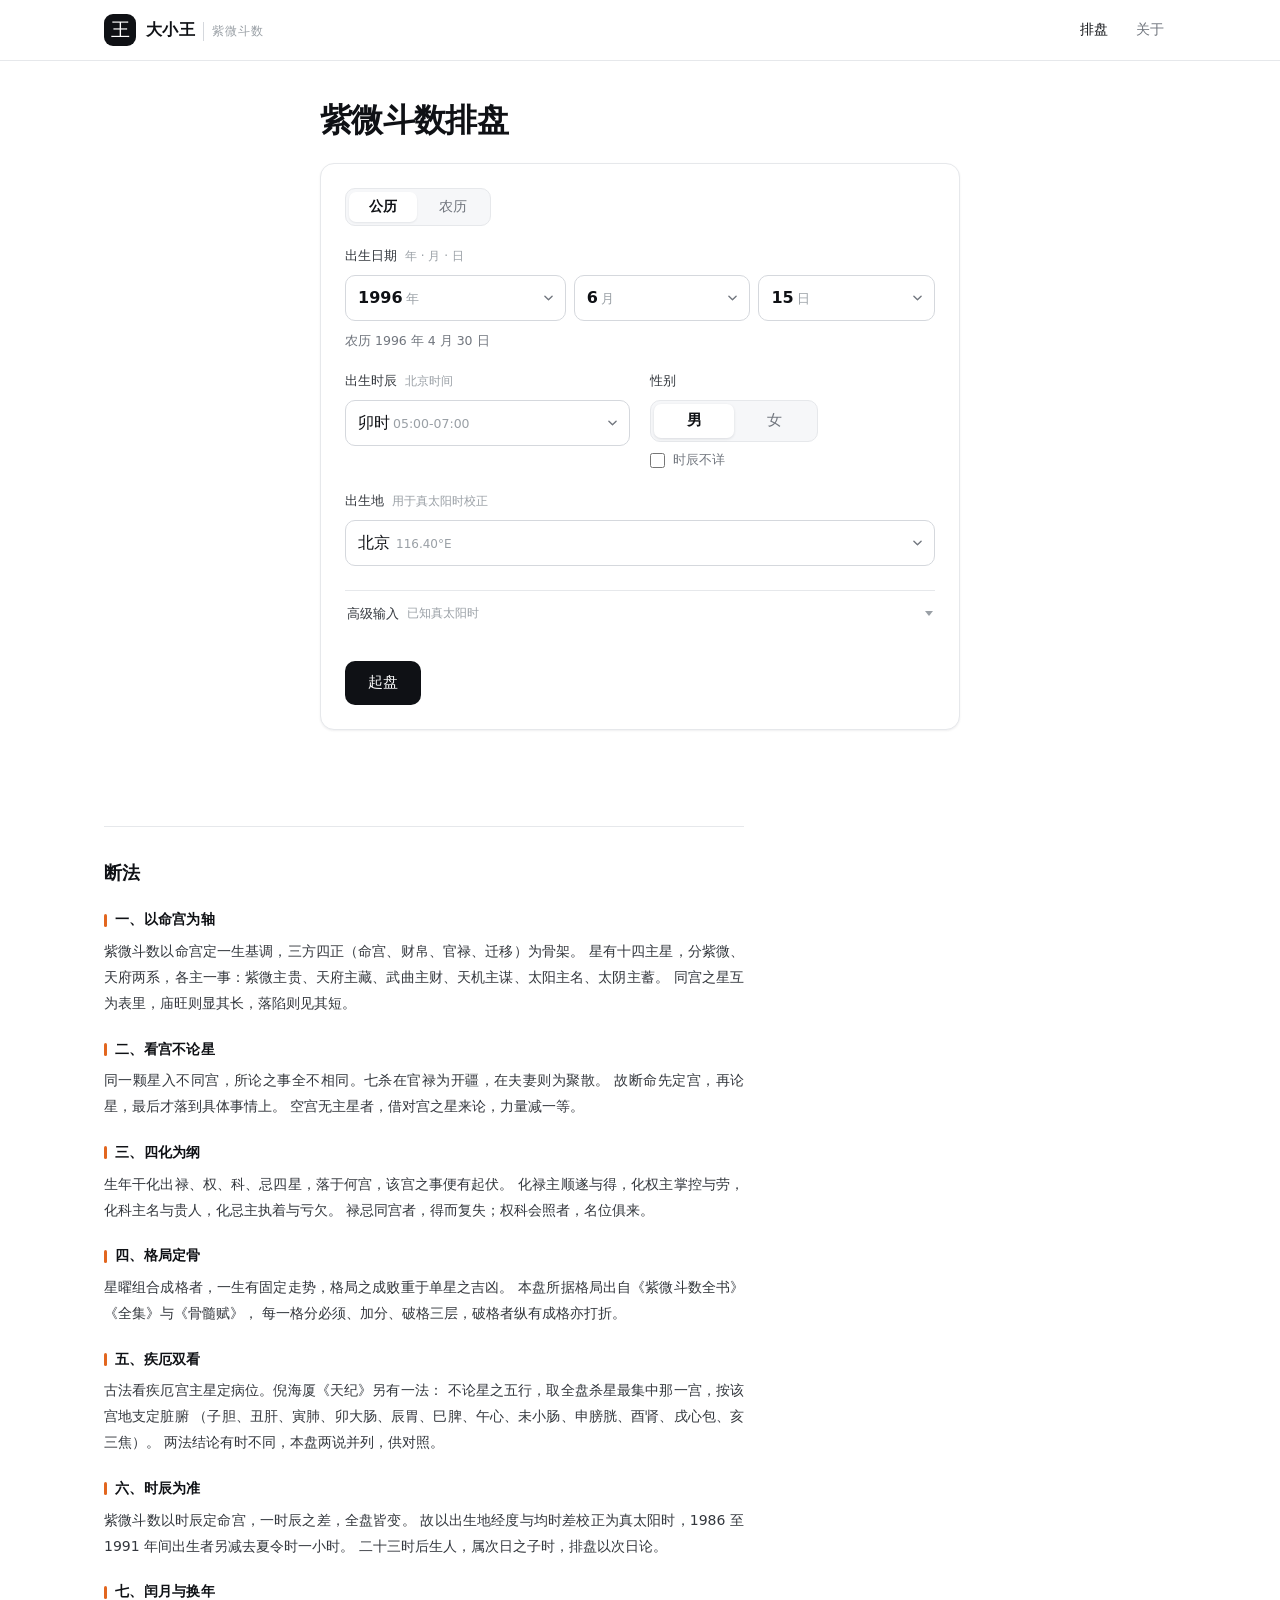
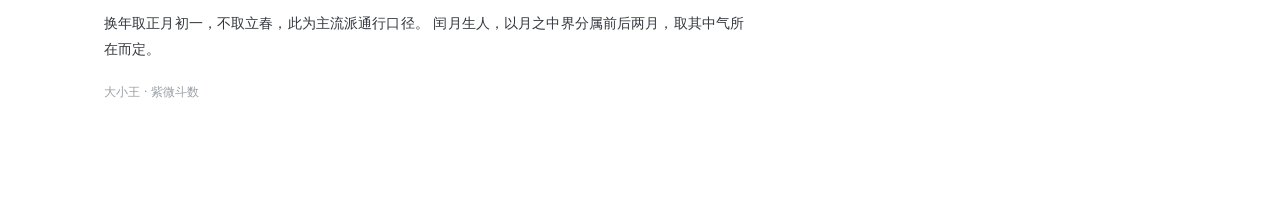
==== commit e8161f96: "更新 index.html" ====
--- a/index.html
+++ b/index.html
@@ -10,7 +10,7 @@
 <meta property="og:title" content="大小王 · 紫微斗数排盘">
 <meta property="og:description" content="紫微斗数排盘。按《紫微斗数全书》校订星曜庙旺，含真太阳时校正、生年四化、大限流年与格局断法。">
 <meta name="twitter:card" content="summary">
-<link rel="stylesheet" href="style.css?v=mvi0cwt3">
+<link rel="stylesheet" href="style.css?v=mvi0sa0v">
 </head>
 <body>
 
@@ -251,6 +251,6 @@
   </div>
 </div>
 
-<script src="app.js?v=mvi0cwt3"></script>
+<script src="app.js?v=mvi0sa0v"></script>
 </body>
 </html>
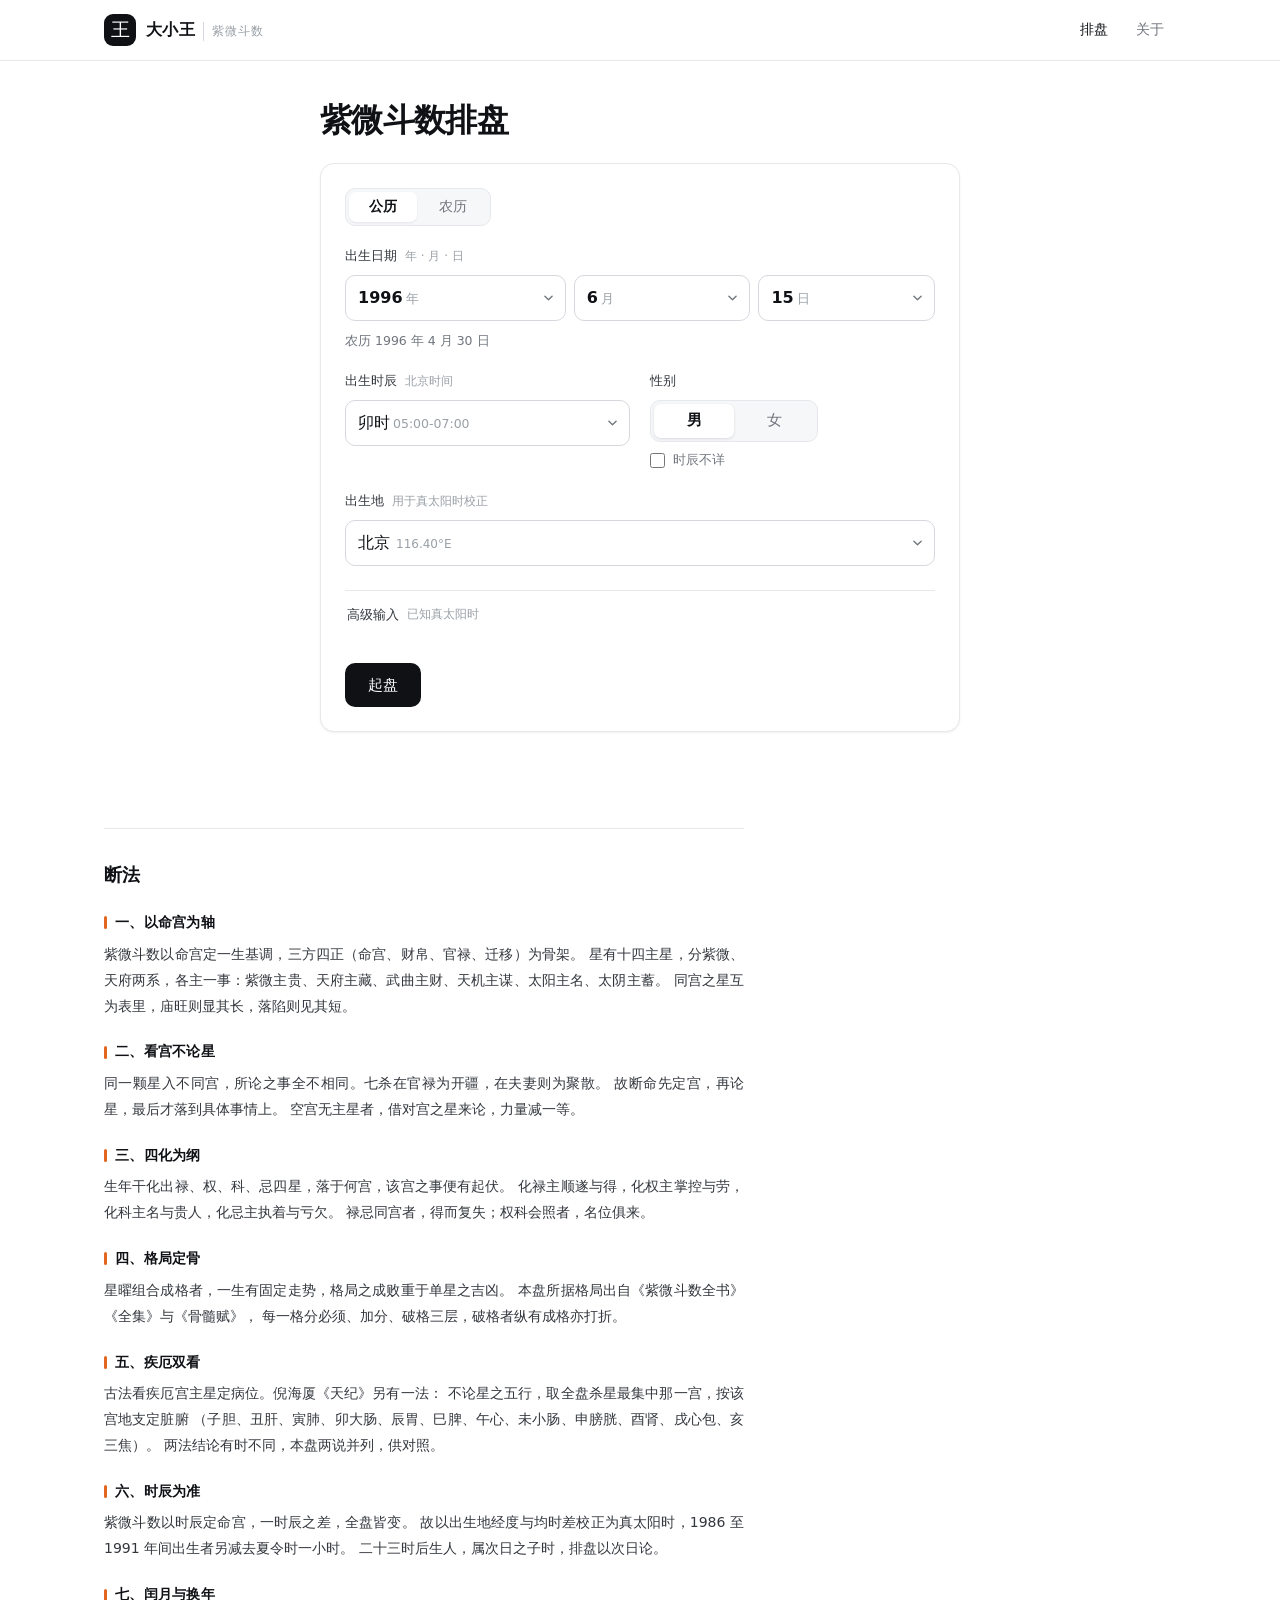
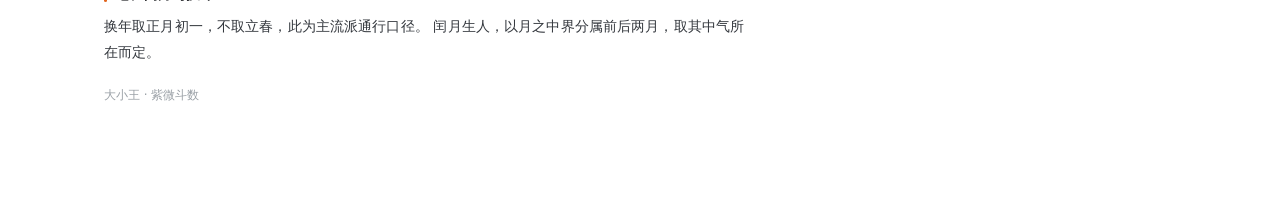
==== commit 5f373cf7: "更新 index.html" ====
--- a/index.html
+++ b/index.html
@@ -10,7 +10,7 @@
 <meta property="og:title" content="大小王 · 紫微斗数排盘">
 <meta property="og:description" content="紫微斗数排盘。按《紫微斗数全书》校订星曜庙旺，含真太阳时校正、生年四化、大限流年与格局断法。">
 <meta name="twitter:card" content="summary">
-<link rel="stylesheet" href="style.css?v=mvi0sa0v">
+<link rel="stylesheet" href="style.css?v=mvi1j07z">
 </head>
 <body>
 
@@ -81,20 +81,21 @@
 
 
       <div class="field field-wide">
-        <button type="button" class="adv-head" id="adv-head">
-          <span>高级输入</span>
-          <span class="adv-sub">已知真太阳时</span>
-          <span class="adv-arrow" aria-hidden="true"></span>
-        </button>
-        <div class="adv-box" id="adv-box" hidden>
-          <label class="adv-check">
-            <input type="checkbox" id="use-solar">
-            <span>直接指定真太阳时</span>
-          </label>
-          <div class="adv-input" id="adv-input" hidden>
-            <button type="button" class="pick pick-wide" id="pick-solar" aria-label="选真太阳时"></button>
+        <details class="adv">
+          <summary class="adv-head">
+            <span>高级输入</span>
+            <span class="adv-sub">已知真太阳时</span>
+          </summary>
+          <div class="adv-box">
+            <label class="adv-check">
+              <input type="checkbox" id="use-solar">
+              <span>直接指定真太阳时</span>
+            </label>
+            <div class="adv-input" id="adv-input" hidden>
+              <button type="button" class="pick pick-wide" id="pick-solar" aria-label="选真太阳时"></button>
+            </div>
           </div>
-        </div>
+        </details>
       </div>
 
       <div class="form-actions">
@@ -251,6 +252,6 @@
   </div>
 </div>
 
-<script src="app.js?v=mvi0sa0v"></script>
+<script src="app.js?v=mvi1j07z"></script>
 </body>
 </html>
--- a/style.css
+++ b/style.css
@@ -1983,6 +1983,12 @@
   text-align: left;
   cursor: pointer;
   -webkit-tap-highlight-color: transparent;
+  /* iOS Safari 需要显式声明，否则 cursor:pointer 的元素可能不派发 click */
+  -webkit-appearance: none;
+  appearance: none;
+  position: relative;
+  z-index: 1;
+  touch-action: manipulation;
 }
 .adv-head > span:first-child {
   font-size: 13px;
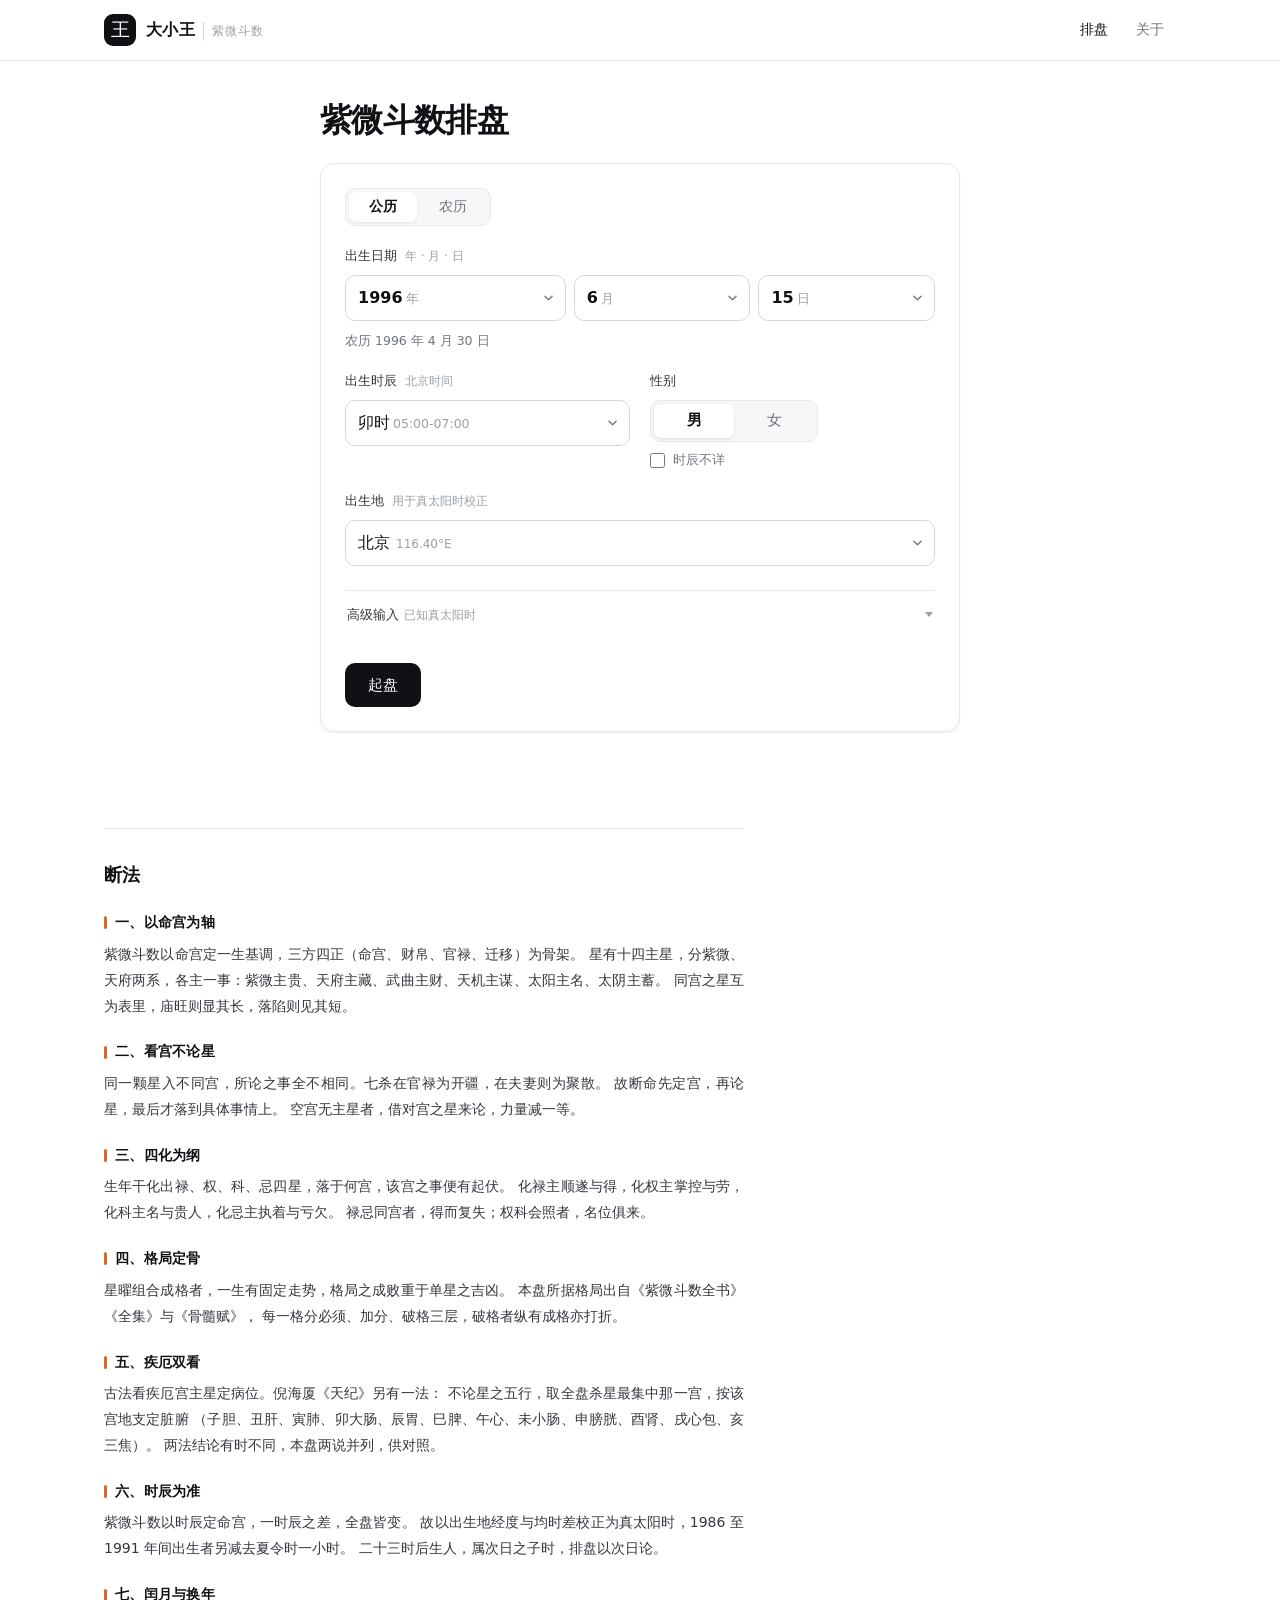
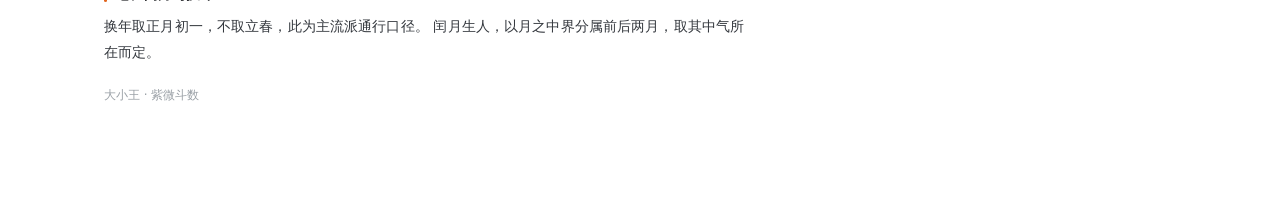
==== commit b8809294: "更新 index.html" ====
--- a/index.html
+++ b/index.html
@@ -10,7 +10,7 @@
 <meta property="og:title" content="大小王 · 紫微斗数排盘">
 <meta property="og:description" content="紫微斗数排盘。按《紫微斗数全书》校订星曜庙旺，含真太阳时校正、生年四化、大限流年与格局断法。">
 <meta name="twitter:card" content="summary">
-<link rel="stylesheet" href="style.css?v=mvi1j07z">
+<link rel="stylesheet" href="style.css?v=mvi1lwah">
 </head>
 <body>
 
@@ -83,8 +83,10 @@
       <div class="field field-wide">
         <details class="adv">
           <summary class="adv-head">
-            <span>高级输入</span>
-            <span class="adv-sub">已知真太阳时</span>
+            <span class="adv-row">
+              <span>高级输入</span>
+              <span class="adv-sub">已知真太阳时</span>
+            </span>
           </summary>
           <div class="adv-box">
             <label class="adv-check">
@@ -252,6 +254,6 @@
   </div>
 </div>
 
-<script src="app.js?v=mvi1j07z"></script>
+<script src="app.js?v=mvi1lwah"></script>
 </body>
 </html>
--- a/style.css
+++ b/style.css
@@ -1968,35 +1968,30 @@
 .exact-mode { width: auto; align-self: flex-start; }
 .exact-mode .seg { padding: 5px 16px; font-size: 13px; }
 
-/* 高级输入 */
+/* 高级输入（用原生 details，不依赖 JS） */
+.adv {
+  border-top: 1px solid var(--line);
+  margin-top: 4px;
+}
 .adv-head {
   display: flex;
   align-items: center;
   gap: 8px;
-  width: 100%;
   padding: 14px 2px;
-  margin-top: 4px;
-  border: 0;
-  border-top: 1px solid var(--line);
-  background: transparent;
-  font-family: inherit;
-  text-align: left;
-  cursor: pointer;
-  -webkit-tap-highlight-color: transparent;
-  /* iOS Safari 需要显式声明，否则 cursor:pointer 的元素可能不派发 click */
-  -webkit-appearance: none;
-  appearance: none;
-  position: relative;
-  z-index: 1;
-  touch-action: manipulation;
-}
-.adv-head > span:first-child {
+  cursor: pointer;
   font-size: 13px;
   font-weight: 550;
   color: var(--ink-2);
-}
-.adv-sub { font-size: 12px; color: var(--muted-2); }
-.adv-arrow {
+  list-style: none;
+  -webkit-tap-highlight-color: transparent;
+  touch-action: manipulation;
+}
+/* 去掉 Safari / Chrome 的默认三角 */
+.adv-head::-webkit-details-marker { display: none; }
+.adv-head::marker { content: ""; }
+
+.adv-head::after {
+  content: "";
   margin-left: auto;
   width: 0;
   height: 0;
@@ -2006,7 +2001,9 @@
   transition: transform .18s ease;
   flex: none;
 }
-.adv-head.is-open .adv-arrow { transform: rotate(180deg); }
+.adv[open] .adv-head::after { transform: rotate(180deg); }
+
+.adv-sub { font-size: 12px; color: var(--muted-2); font-weight: 400; }
 
 .adv-box {
   padding: 12px 14px;
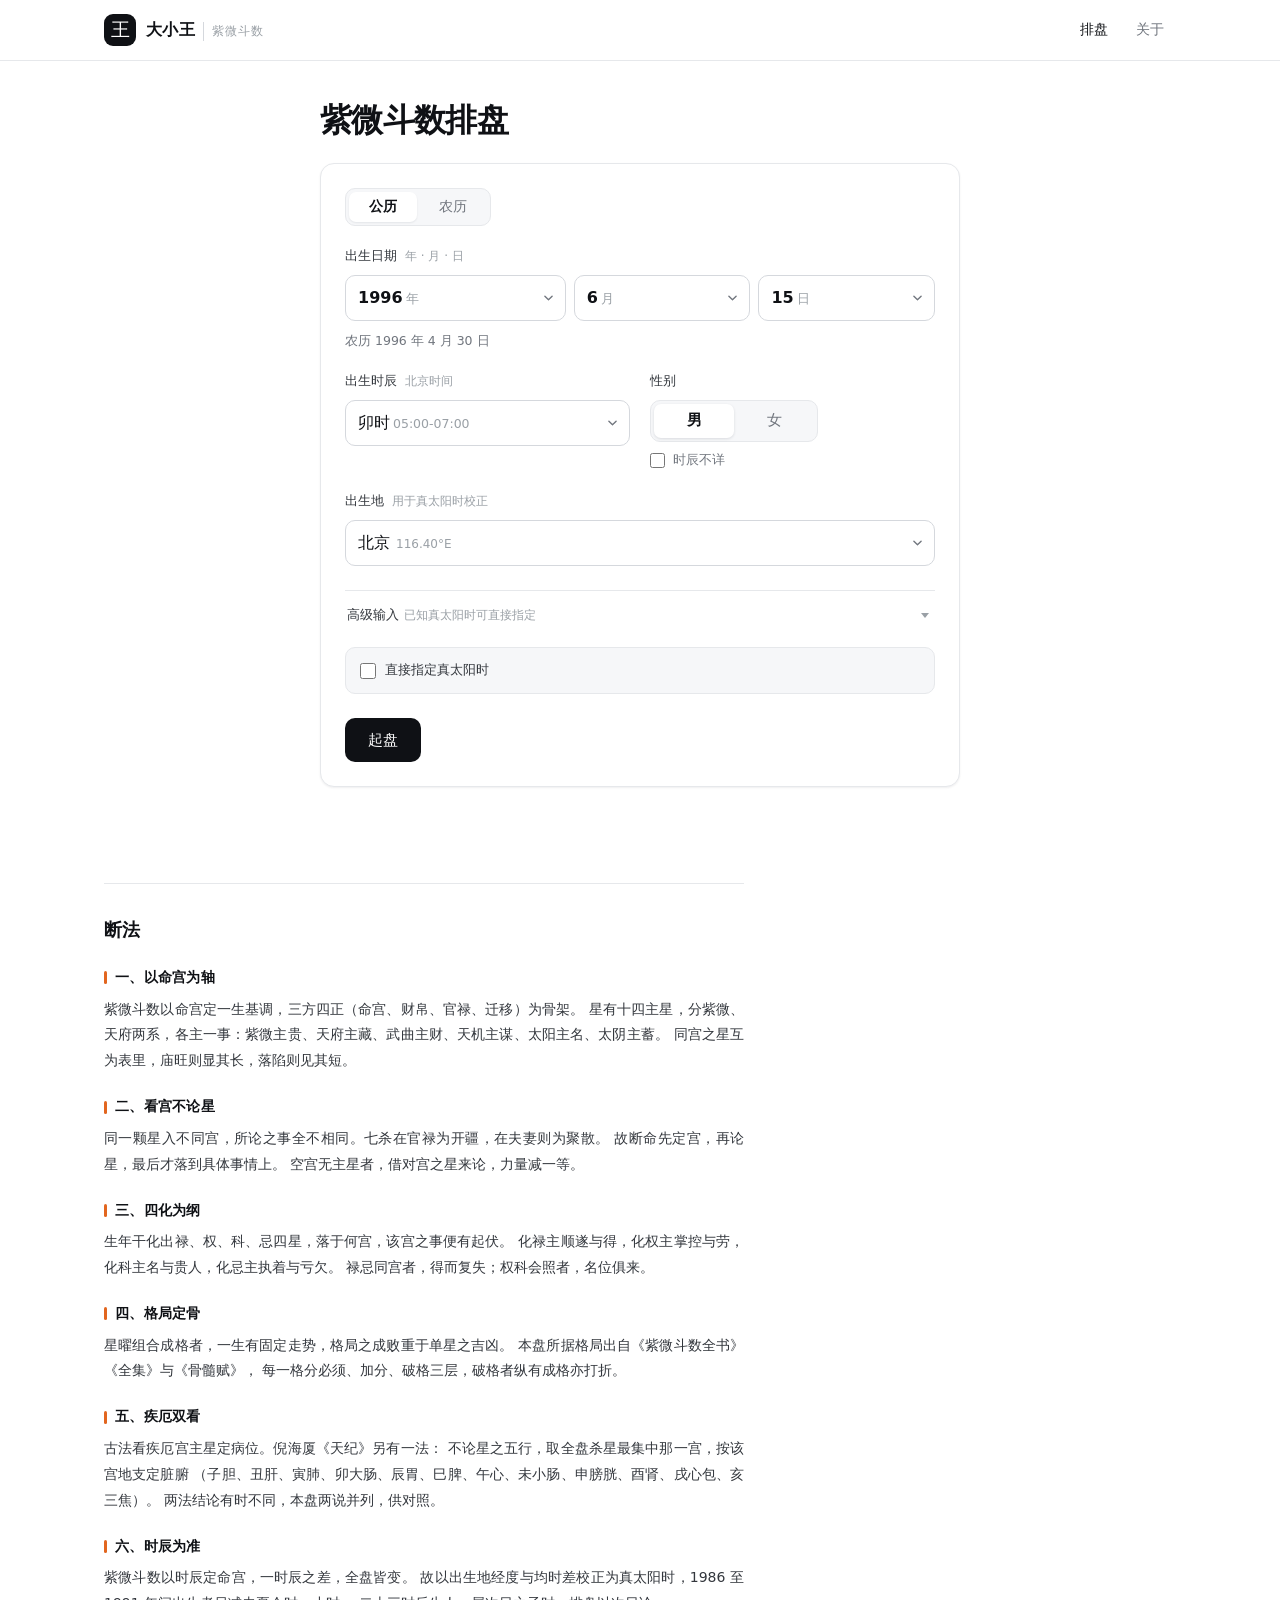
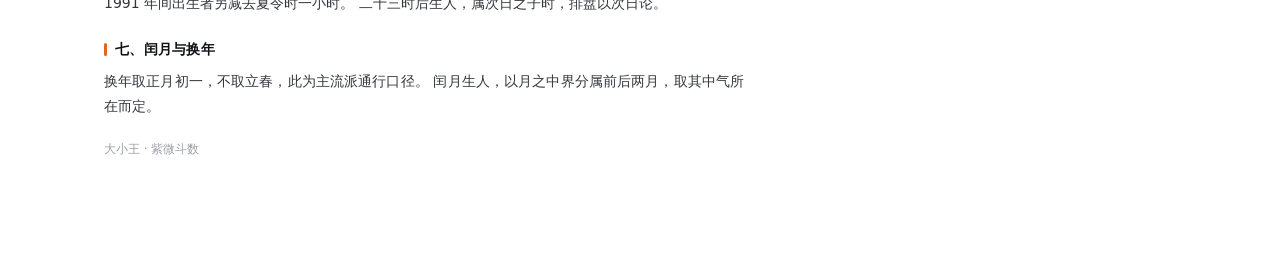
==== commit e41531a8: "更新 index.html" ====
--- a/index.html
+++ b/index.html
@@ -10,7 +10,7 @@
 <meta property="og:title" content="大小王 · 紫微斗数排盘">
 <meta property="og:description" content="紫微斗数排盘。按《紫微斗数全书》校订星曜庙旺，含真太阳时校正、生年四化、大限流年与格局断法。">
 <meta name="twitter:card" content="summary">
-<link rel="stylesheet" href="style.css?v=mvi1lwah">
+<link rel="stylesheet" href="style.css?v=mvi1ovt8">
 </head>
 <body>
 
@@ -80,24 +80,20 @@
       </div>
 
 
-      <div class="field field-wide">
-        <details class="adv">
-          <summary class="adv-head">
-            <span class="adv-row">
-              <span>高级输入</span>
-              <span class="adv-sub">已知真太阳时</span>
-            </span>
-          </summary>
-          <div class="adv-box">
-            <label class="adv-check">
-              <input type="checkbox" id="use-solar">
-              <span>直接指定真太阳时</span>
-            </label>
-            <div class="adv-input" id="adv-input" hidden>
-              <button type="button" class="pick pick-wide" id="pick-solar" aria-label="选真太阳时"></button>
-            </div>
+      <div class="field field-wide adv">
+        <div class="adv-head">
+          <span>高级输入</span>
+          <span class="adv-sub">已知真太阳时可直接指定</span>
+        </div>
+        <div class="adv-box">
+          <label class="adv-check">
+            <input type="checkbox" id="use-solar">
+            <span>直接指定真太阳时</span>
+          </label>
+          <div class="adv-input" id="adv-input" hidden>
+            <button type="button" class="pick pick-wide" id="pick-solar" aria-label="选真太阳时"></button>
           </div>
-        </details>
+        </div>
       </div>
 
       <div class="form-actions">
@@ -254,6 +250,6 @@
   </div>
 </div>
 
-<script src="app.js?v=mvi1lwah"></script>
+<script src="app.js?v=mvi1ovt8"></script>
 </body>
 </html>
--- a/style.css
+++ b/style.css
@@ -1973,18 +1973,28 @@
   border-top: 1px solid var(--line);
   margin-top: 4px;
 }
+/* 关键：summary 不能用 flex。
+   Safari 上 summary 设成 flex 会破坏 <details> 的原生展开，
+   表现为「箭头转了但内容不出来」。这里用 list-item 保持原生，
+   flex 布局交给里层的 .adv-row。 */
 .adv-head {
-  display: flex;
-  align-items: center;
-  gap: 8px;
+  display: list-item;
   padding: 14px 2px;
   cursor: pointer;
   font-size: 13px;
   font-weight: 550;
   color: var(--ink-2);
-  list-style: none;
   -webkit-tap-highlight-color: transparent;
   touch-action: manipulation;
+  position: relative;
+  list-style: none;
+}
+
+.adv-row {
+  display: flex;
+  align-items: center;
+  gap: 8px;
+  padding-right: 20px;
 }
 /* 去掉 Safari / Chrome 的默认三角 */
 .adv-head::-webkit-details-marker { display: none; }
@@ -1992,14 +2002,16 @@
 
 .adv-head::after {
   content: "";
-  margin-left: auto;
+  position: absolute;
+  right: 6px;
+  top: 50%;
+  margin-top: -2px;
   width: 0;
   height: 0;
   border-left: 4px solid transparent;
   border-right: 4px solid transparent;
   border-top: 5px solid var(--muted-2);
   transition: transform .18s ease;
-  flex: none;
 }
 .adv[open] .adv-head::after { transform: rotate(180deg); }
 
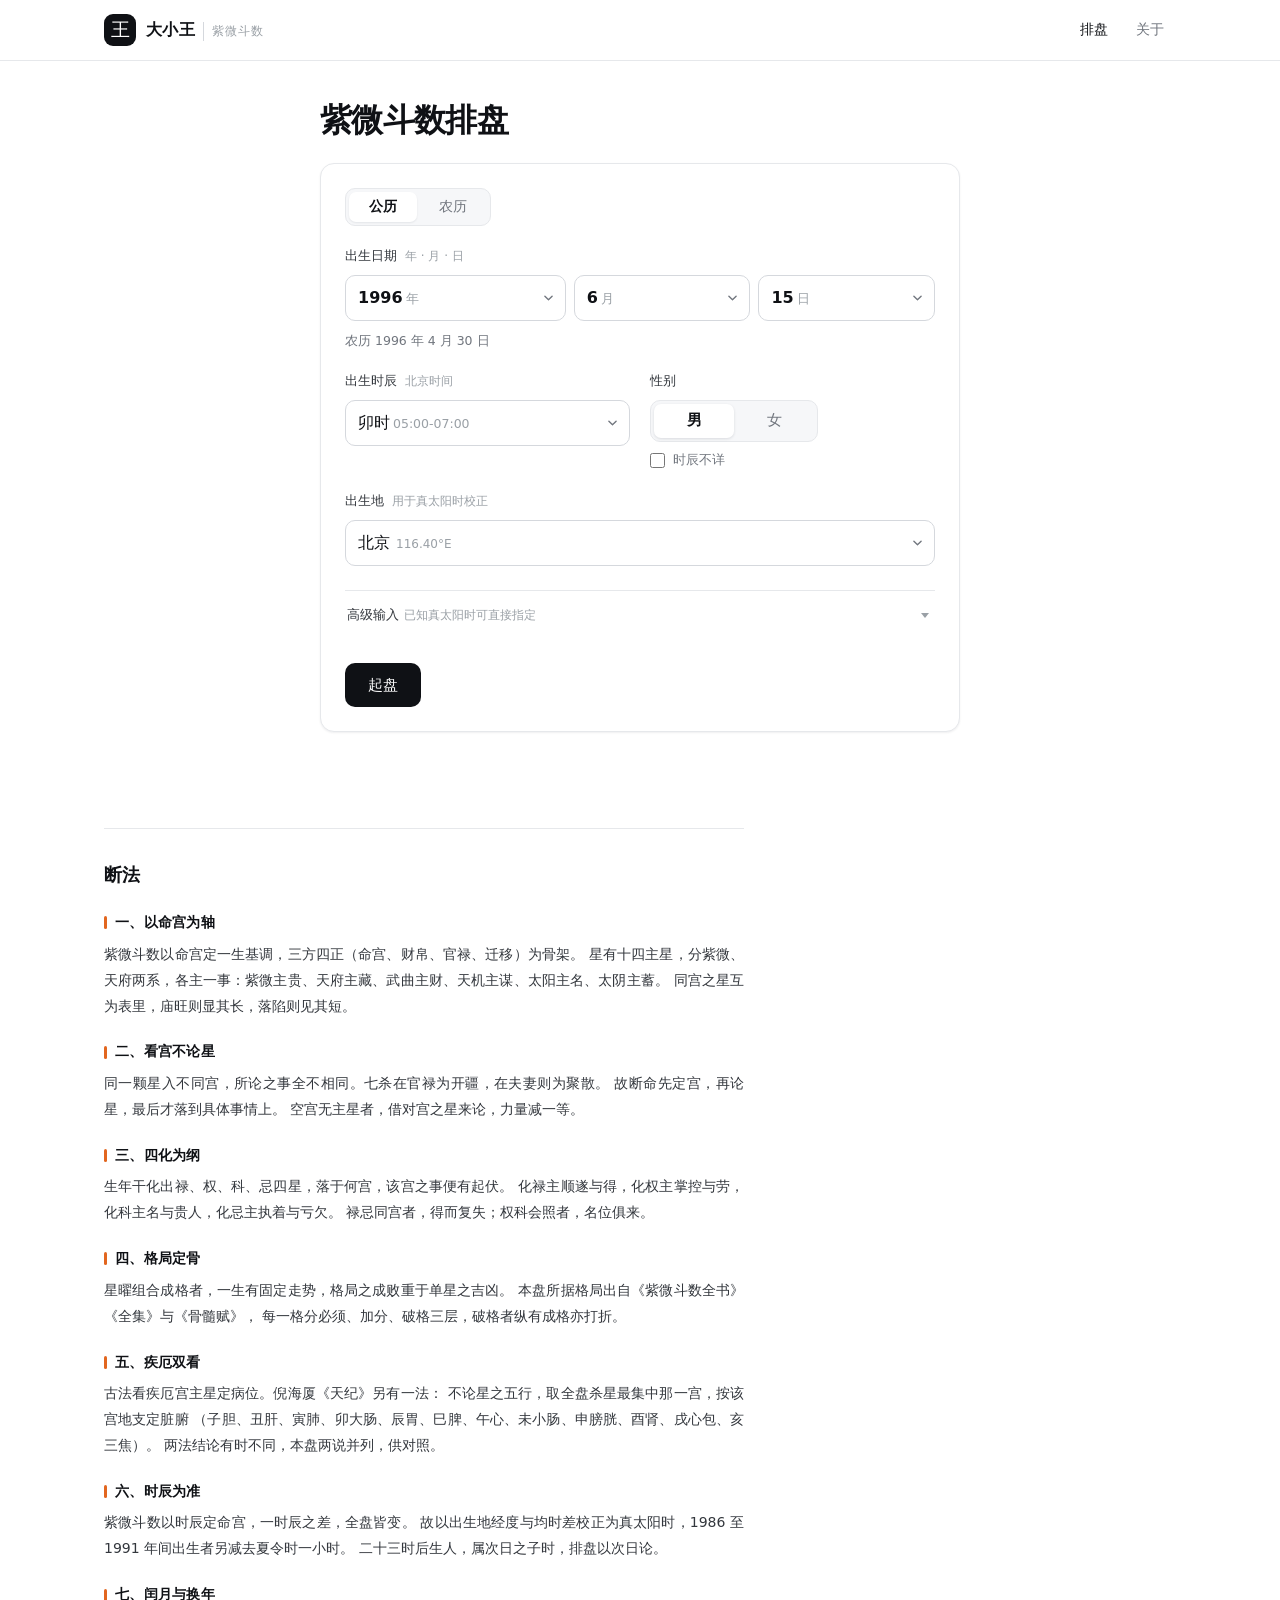
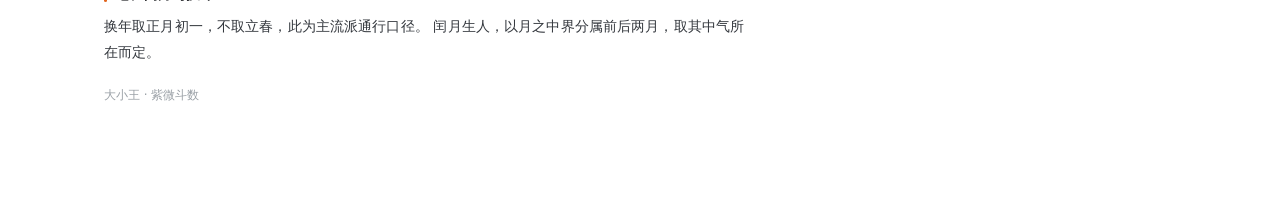
==== commit 2e57062b: "更新 index.html" ====
--- a/index.html
+++ b/index.html
@@ -10,7 +10,7 @@
 <meta property="og:title" content="大小王 · 紫微斗数排盘">
 <meta property="og:description" content="紫微斗数排盘。按《紫微斗数全书》校订星曜庙旺，含真太阳时校正、生年四化、大限流年与格局断法。">
 <meta name="twitter:card" content="summary">
-<link rel="stylesheet" href="style.css?v=mvi1ovt8">
+<link rel="stylesheet" href="style.css?v=mvi1pq71">
 </head>
 <body>
 
@@ -81,16 +81,17 @@
 
 
       <div class="field field-wide adv">
-        <div class="adv-head">
+        <div class="adv-head" id="adv-head" role="button" tabindex="0" aria-expanded="false">
           <span>高级输入</span>
           <span class="adv-sub">已知真太阳时可直接指定</span>
-        </div>
-        <div class="adv-box">
+          <span class="adv-arrow" aria-hidden="true"></span>
+        </div>
+        <div class="adv-box" id="adv-box" style="display:none">
           <label class="adv-check">
             <input type="checkbox" id="use-solar">
             <span>直接指定真太阳时</span>
           </label>
-          <div class="adv-input" id="adv-input" hidden>
+          <div class="adv-input" id="adv-input" style="display:none">
             <button type="button" class="pick pick-wide" id="pick-solar" aria-label="选真太阳时"></button>
           </div>
         </div>
@@ -250,6 +251,6 @@
   </div>
 </div>
 
-<script src="app.js?v=mvi1ovt8"></script>
+<script src="app.js?v=mvi1pq71"></script>
 </body>
 </html>
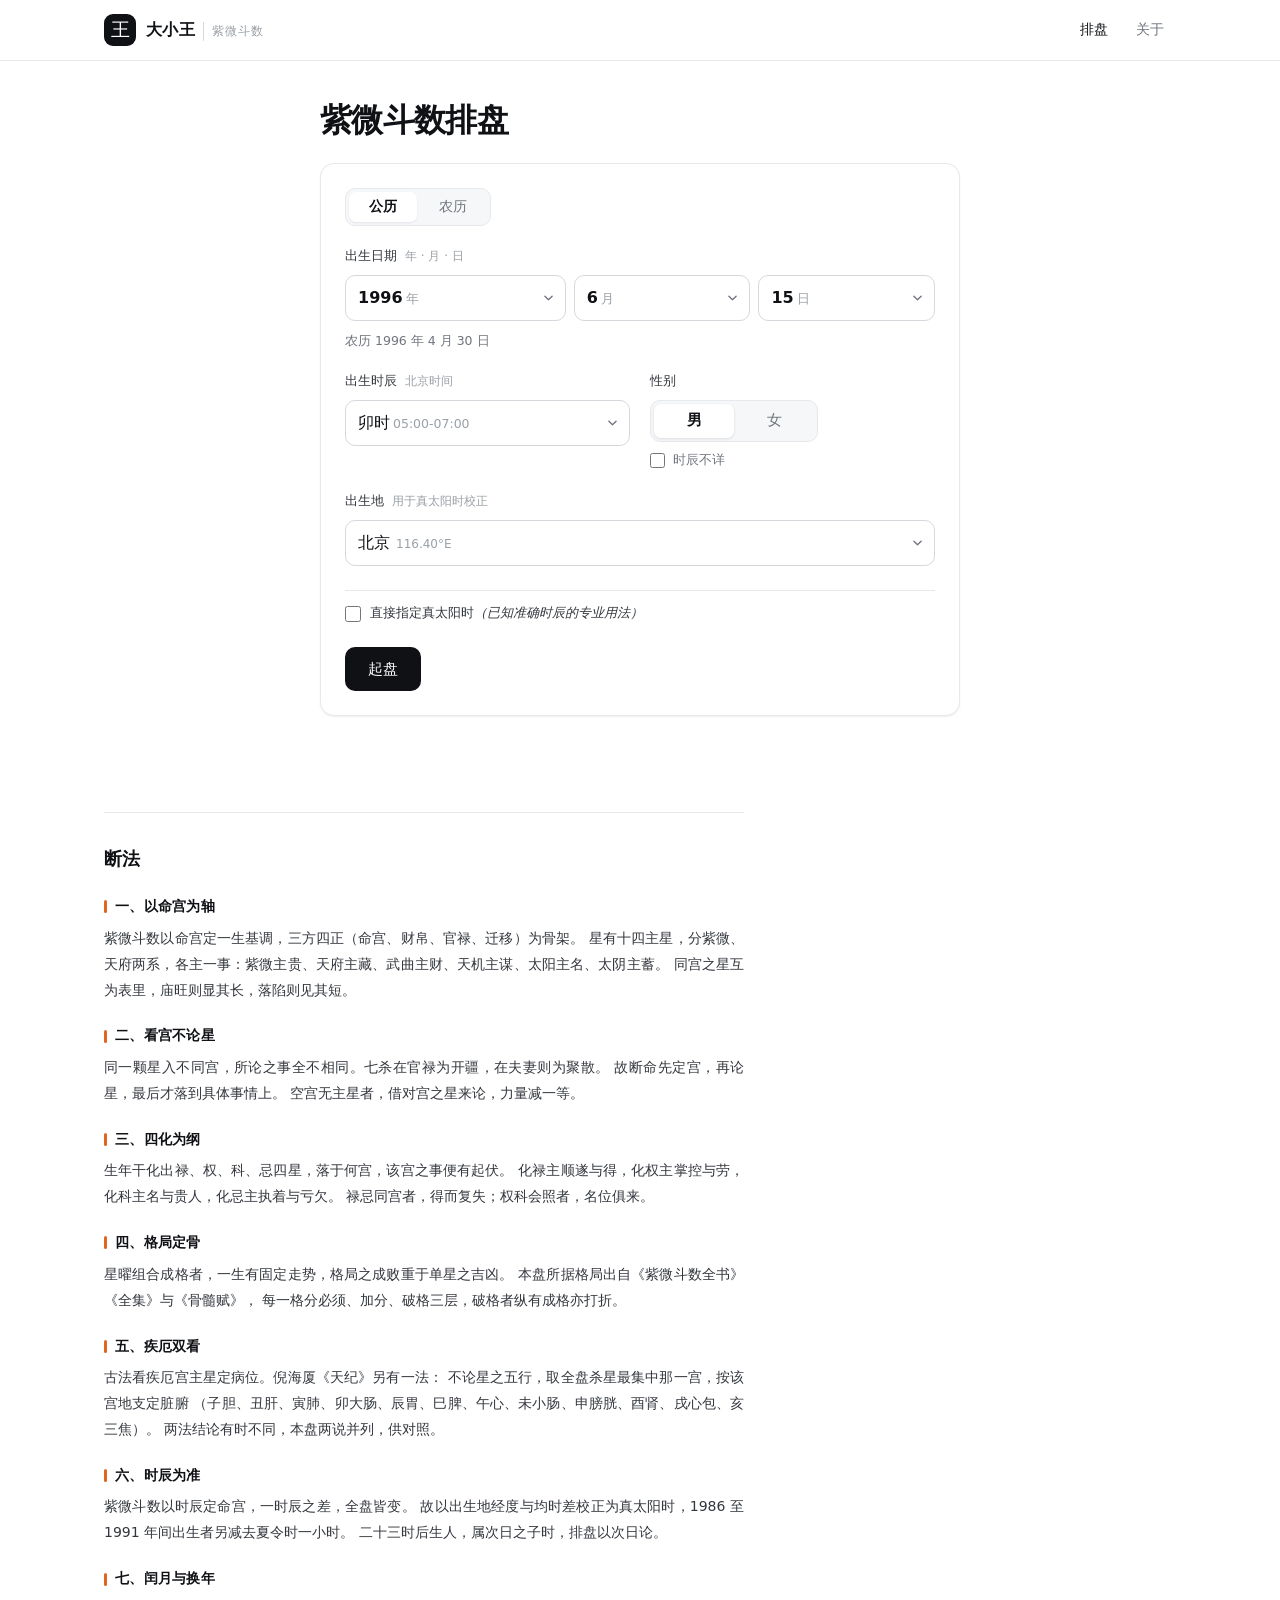
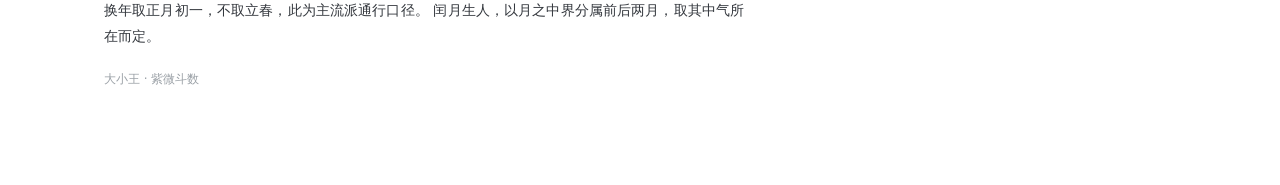
==== commit 07436d66: "更新 index.html" ====
--- a/index.html
+++ b/index.html
@@ -10,7 +10,7 @@
 <meta property="og:title" content="大小王 · 紫微斗数排盘">
 <meta property="og:description" content="紫微斗数排盘。按《紫微斗数全书》校订星曜庙旺，含真太阳时校正、生年四化、大限流年与格局断法。">
 <meta name="twitter:card" content="summary">
-<link rel="stylesheet" href="style.css?v=mvi1pq71">
+<link rel="stylesheet" href="style.css?v=mvi1wtyh">
 </head>
 <body>
 
@@ -81,19 +81,12 @@
 
 
       <div class="field field-wide adv">
-        <div class="adv-head" id="adv-head" role="button" tabindex="0" aria-expanded="false">
-          <span>高级输入</span>
-          <span class="adv-sub">已知真太阳时可直接指定</span>
-          <span class="adv-arrow" aria-hidden="true"></span>
-        </div>
-        <div class="adv-box" id="adv-box" style="display:none">
-          <label class="adv-check">
-            <input type="checkbox" id="use-solar">
-            <span>直接指定真太阳时</span>
-          </label>
-          <div class="adv-input" id="adv-input" style="display:none">
-            <button type="button" class="pick pick-wide" id="pick-solar" aria-label="选真太阳时"></button>
-          </div>
+        <label class="adv-check">
+          <input type="checkbox" id="use-solar">
+          <span>直接指定真太阳时<em>（已知准确时辰的专业用法）</em></span>
+        </label>
+        <div class="adv-input" id="adv-input" style="display:none">
+          <button type="button" class="pick pick-wide" id="pick-solar" aria-label="选真太阳时"></button>
         </div>
       </div>
 
@@ -251,6 +244,6 @@
   </div>
 </div>
 
-<script src="app.js?v=mvi1pq71"></script>
+<script src="app.js?v=mvi1wtyh"></script>
 </body>
 </html>
--- a/style.css
+++ b/style.css
@@ -1968,61 +1968,41 @@
 .exact-mode { width: auto; align-self: flex-start; }
 .exact-mode .seg { padding: 5px 16px; font-size: 13px; }
 
-/* 高级输入（用原生 details，不依赖 JS） */
+/* 高级输入：用 display 直接切换，不用 details，绕开 Safari 18 的折叠 bug */
 .adv {
   border-top: 1px solid var(--line);
   margin-top: 4px;
-}
-/* 关键：summary 不能用 flex。
-   Safari 上 summary 设成 flex 会破坏 <details> 的原生展开，
-   表现为「箭头转了但内容不出来」。这里用 list-item 保持原生，
-   flex 布局交给里层的 .adv-row。 */
+  padding-top: 12px;
+}
 .adv-head {
-  display: list-item;
-  padding: 14px 2px;
-  cursor: pointer;
-  font-size: 13px;
-  font-weight: 550;
-  color: var(--ink-2);
+  display: flex;
+  align-items: center;
+  gap: 8px;
+  padding: 4px 0 10px;
+  cursor: pointer;
   -webkit-tap-highlight-color: transparent;
   touch-action: manipulation;
-  position: relative;
-  list-style: none;
-}
-
-.adv-row {
-  display: flex;
-  align-items: center;
-  gap: 8px;
-  padding-right: 20px;
-}
-/* 去掉 Safari / Chrome 的默认三角 */
-.adv-head::-webkit-details-marker { display: none; }
-.adv-head::marker { content: ""; }
-
-.adv-head::after {
-  content: "";
-  position: absolute;
-  right: 6px;
-  top: 50%;
-  margin-top: -2px;
+  user-select: none;
+  -webkit-user-select: none;
+}
+.adv-head > span:first-child {
+  font-size: 13px;
+  font-weight: 600;
+  color: var(--ink-2);
+}
+.adv-sub { font-size: 12px; color: var(--muted-2); }
+
+.adv-arrow {
+  margin-left: auto;
   width: 0;
   height: 0;
   border-left: 4px solid transparent;
   border-right: 4px solid transparent;
   border-top: 5px solid var(--muted-2);
-  transition: transform .18s ease;
-}
-.adv[open] .adv-head::after { transform: rotate(180deg); }
-
-.adv-sub { font-size: 12px; color: var(--muted-2); font-weight: 400; }
-
-.adv-box {
-  padding: 12px 14px;
-  border: 1px solid var(--line);
-  border-radius: 10px;
-  background: var(--soft);
-}
+  flex: none;
+}
+.adv-head[aria-expanded="true"] .adv-arrow { transform: rotate(180deg); }
+
 .adv-check {
   display: flex;
   align-items: flex-start;
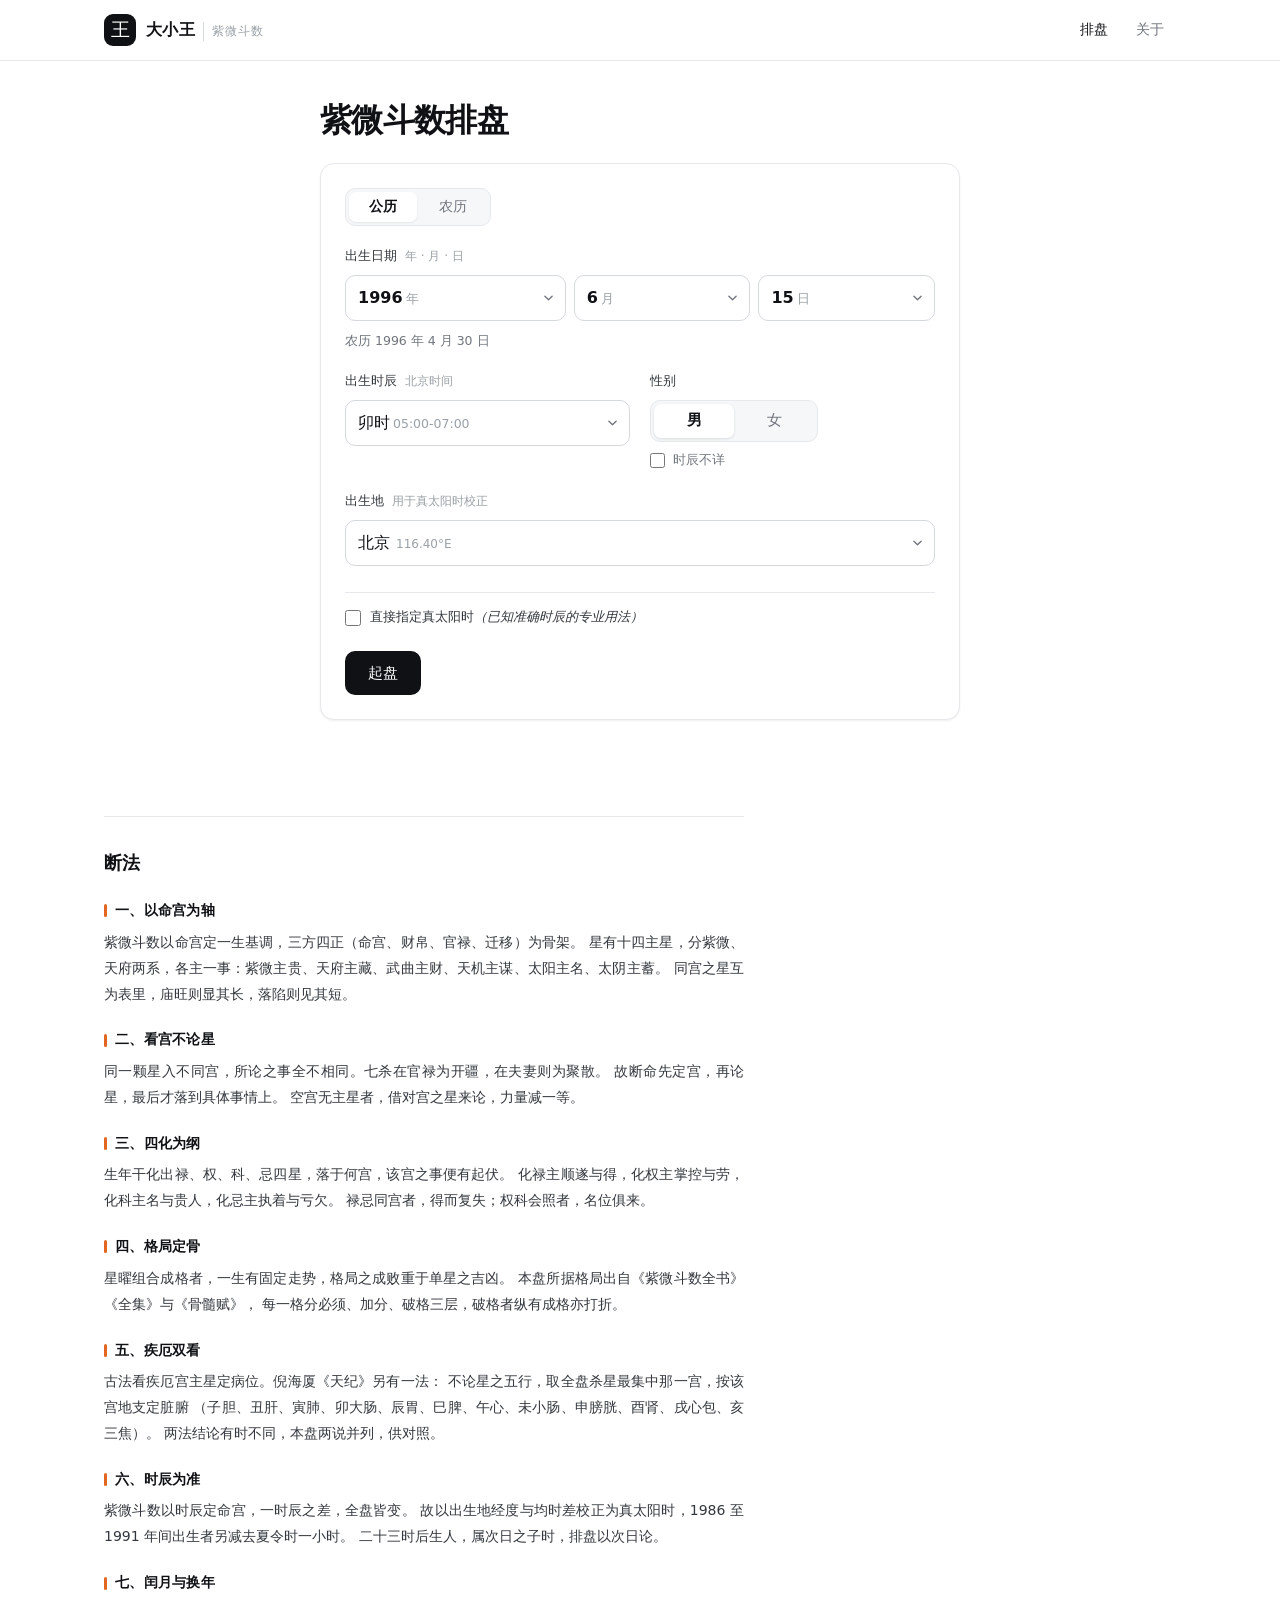
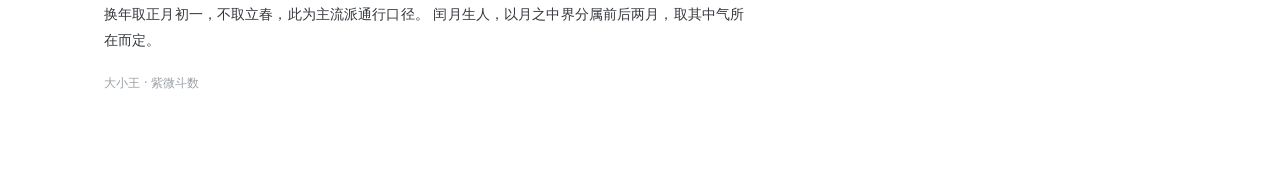
==== commit 045aef6c: "更新 index.html" ====
--- a/index.html
+++ b/index.html
@@ -10,7 +10,7 @@
 <meta property="og:title" content="大小王 · 紫微斗数排盘">
 <meta property="og:description" content="紫微斗数排盘。按《紫微斗数全书》校订星曜庙旺，含真太阳时校正、生年四化、大限流年与格局断法。">
 <meta name="twitter:card" content="summary">
-<link rel="stylesheet" href="style.css?v=mvi1wtyh">
+<link rel="stylesheet" href="style.css?v=mvi3adf1">
 </head>
 <body>
 
@@ -244,6 +244,6 @@
   </div>
 </div>
 
-<script src="app.js?v=mvi1wtyh"></script>
+<script src="app.js?v=mvi3adf1"></script>
 </body>
 </html>
--- a/style.css
+++ b/style.css
@@ -1968,40 +1968,13 @@
 .exact-mode { width: auto; align-self: flex-start; }
 .exact-mode .seg { padding: 5px 16px; font-size: 13px; }
 
-/* 高级输入：用 display 直接切换，不用 details，绕开 Safari 18 的折叠 bug */
+/* 高级输入：不折叠，直接显示 */
 .adv {
   border-top: 1px solid var(--line);
-  margin-top: 4px;
-  padding-top: 12px;
-}
-.adv-head {
-  display: flex;
-  align-items: center;
-  gap: 8px;
-  padding: 4px 0 10px;
-  cursor: pointer;
-  -webkit-tap-highlight-color: transparent;
-  touch-action: manipulation;
-  user-select: none;
-  -webkit-user-select: none;
-}
-.adv-head > span:first-child {
-  font-size: 13px;
-  font-weight: 600;
-  color: var(--ink-2);
-}
-.adv-sub { font-size: 12px; color: var(--muted-2); }
-
-.adv-arrow {
-  margin-left: auto;
-  width: 0;
-  height: 0;
-  border-left: 4px solid transparent;
-  border-right: 4px solid transparent;
-  border-top: 5px solid var(--muted-2);
-  flex: none;
-}
-.adv-head[aria-expanded="true"] .adv-arrow { transform: rotate(180deg); }
+  margin-top: 6px;
+  padding-top: 14px;
+  gap: 10px;
+}
 
 .adv-check {
   display: flex;
